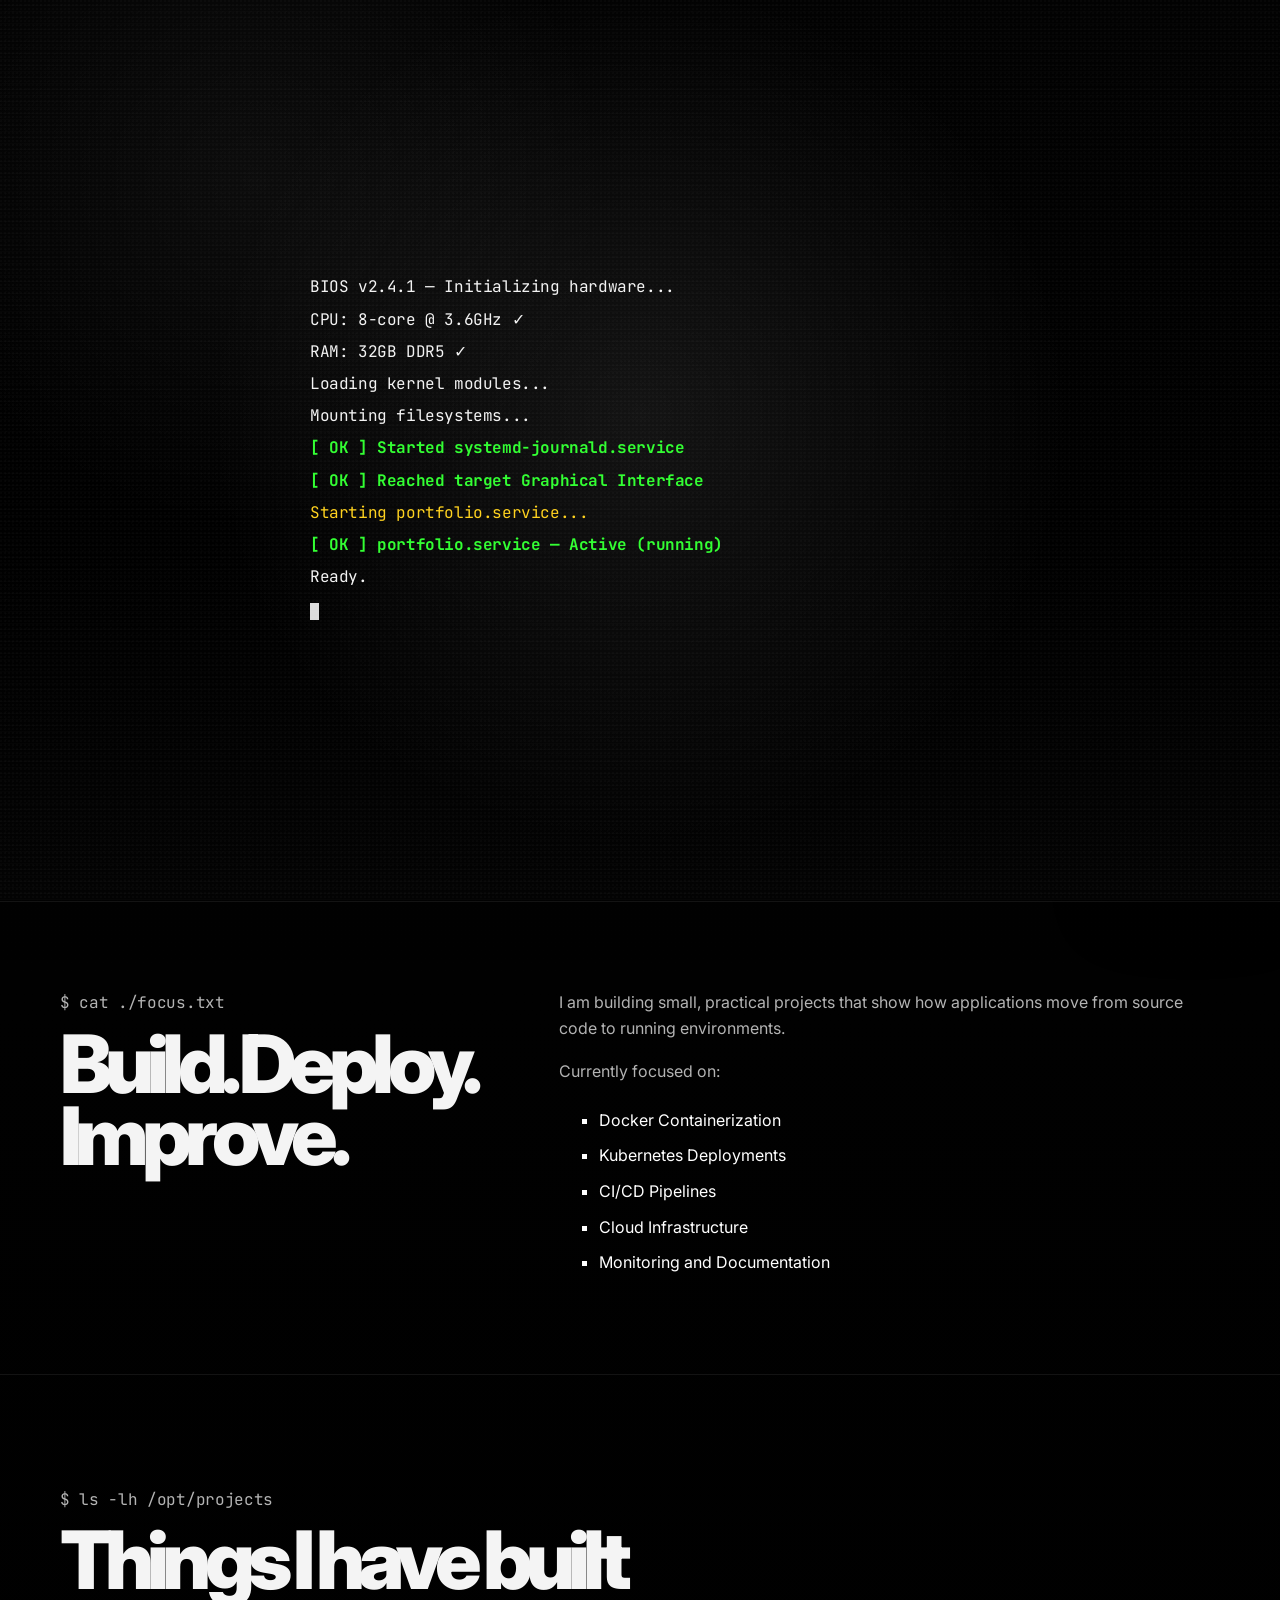
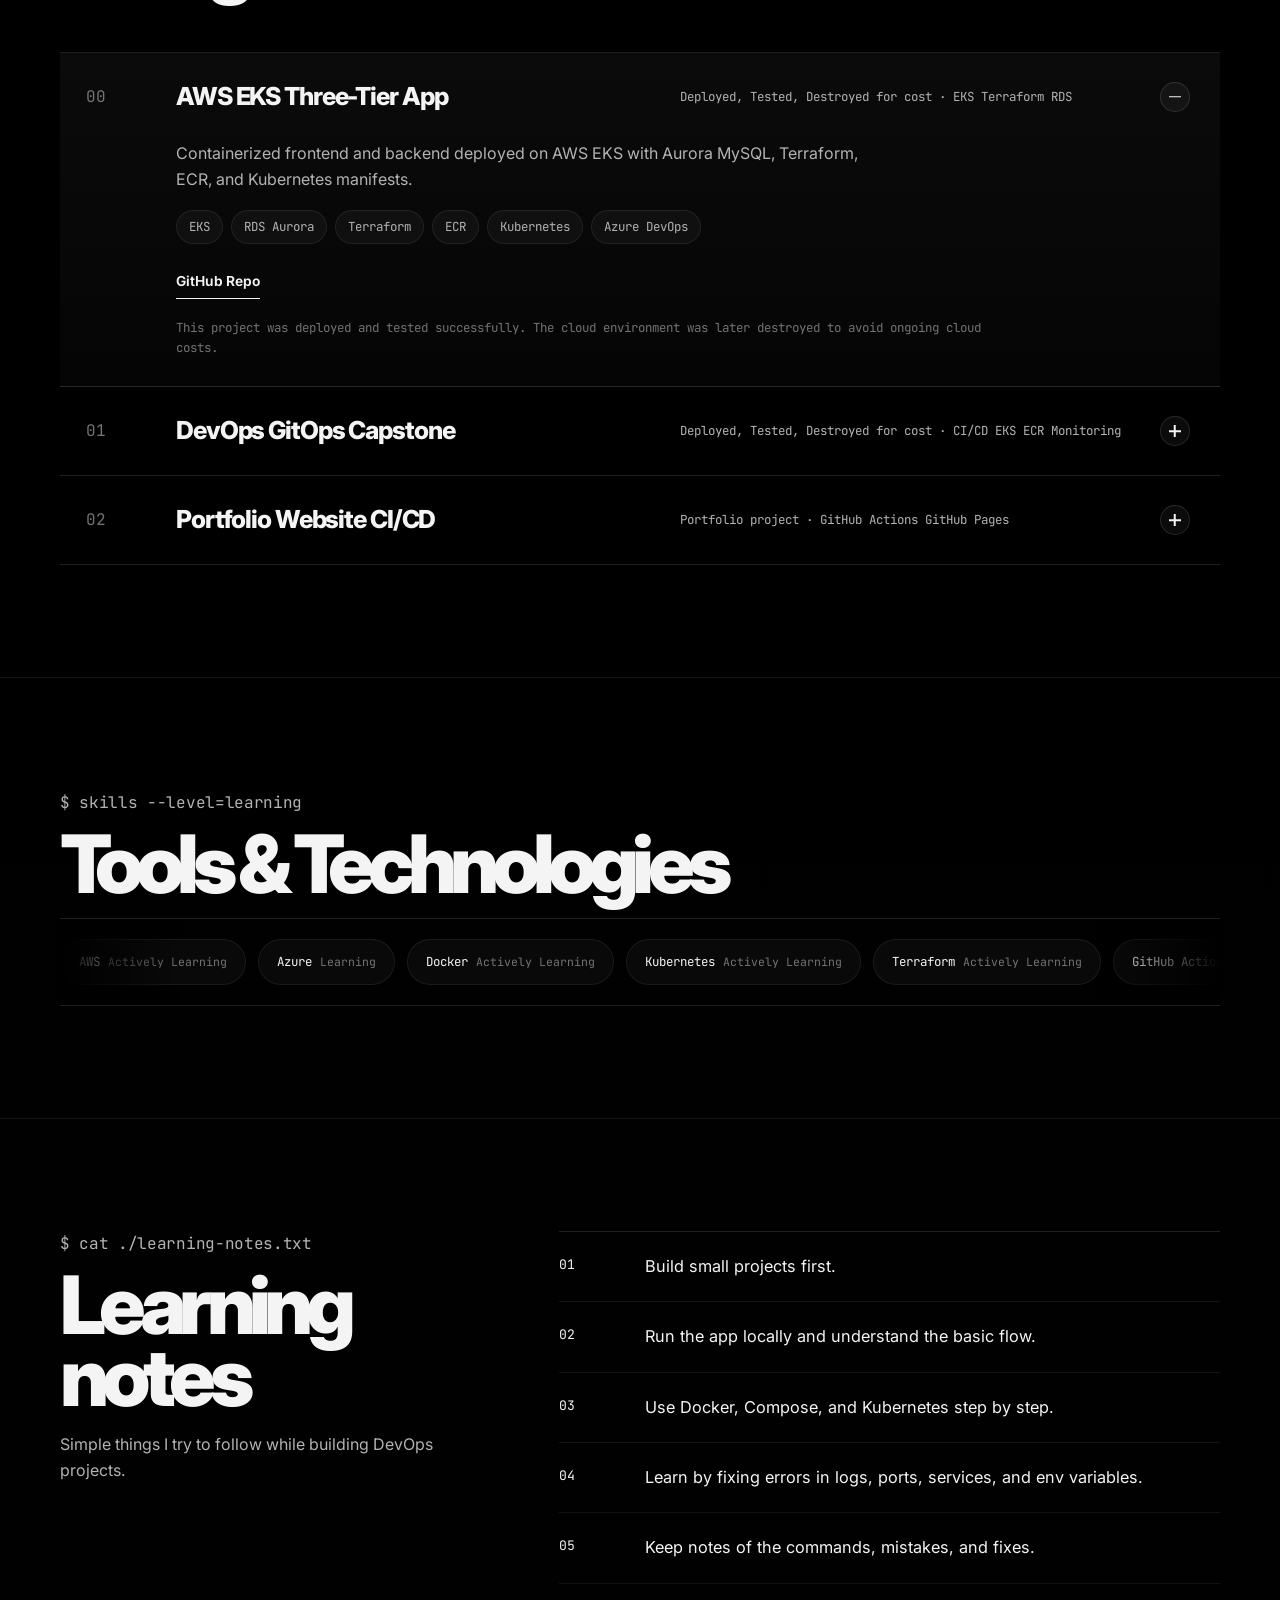
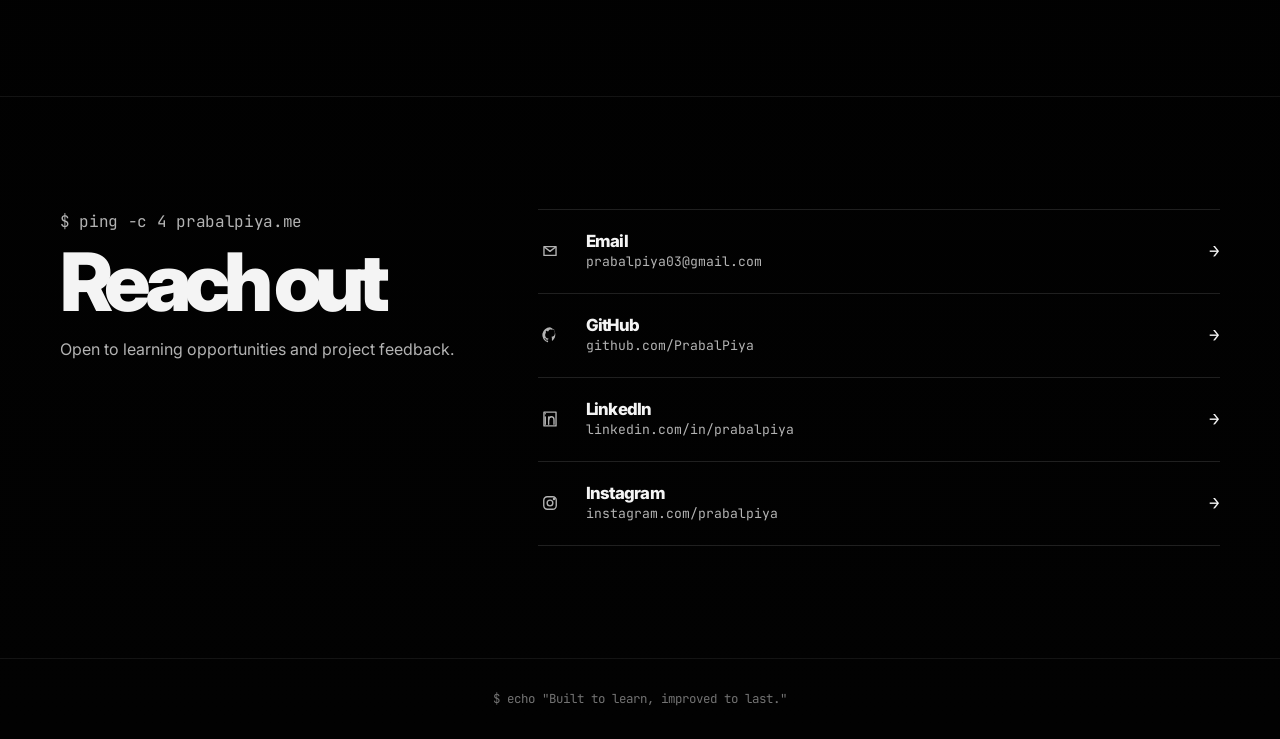
==== index.html @ 5b6dcbd9 "updated profile" ====
<!DOCTYPE html>
<html lang="en">
<head>
  <meta charset="UTF-8" />
  <meta name="viewport" content="width=device-width, initial-scale=1.0" />
  <meta name="description" content="Prabal Piya - aspiring DevOps engineer focused on cloud, containers, CI/CD, infrastructure, automation, and monitoring." />
  <meta name="author" content="Prabal Piya" />
  <title>Prabal Piya | DevOps Engineer Portfolio</title>
  <link rel="preconnect" href="https://fonts.googleapis.com">
  <link rel="preconnect" href="https://fonts.gstatic.com" crossorigin>
  <link href="https://fonts.googleapis.com/css2?family=Inter:wght@400;500;600;700;800;900&family=JetBrains+Mono:wght@400;500;600;700;800&display=swap" rel="stylesheet">
  <link rel="stylesheet" href="assets/css/styles.css" />
</head>
<body>
  <div class="cursor-light" aria-hidden="true"></div>
  <div class="page-noise" aria-hidden="true"></div>
  <div class="grid-lines" aria-hidden="true"></div>

  <div class="splash-screen" data-splash-screen aria-label="Portfolio Linux boot sequence">
    <div class="boot-terminal" aria-hidden="true">
      <div class="boot-window">
        <div class="boot-lines">
          <p>BIOS v2.4.1 — Initializing hardware...</p>
          <p>CPU: 8-core @ 3.6GHz ✓</p>
          <p>RAM: 32GB DDR5 ✓</p>
          <p>Loading kernel modules...</p>
          <p>Mounting filesystems...</p>
          <p><span class="boot-ok">[ OK ]</span> <span class="boot-success">Started systemd-journald.service</span></p>
          <p><span class="boot-ok">[ OK ]</span> <span class="boot-success">Reached target Graphical Interface</span></p>
          <p class="boot-starting">Starting portfolio.service...</p>
          <p><span class="boot-ok">[ OK ]</span> <span class="boot-success">portfolio.service — Active (running)</span></p>
          <p class="boot-ready">Ready.</p>
        </div>
        <div class="boot-typing-line">
          <span class="boot-prompt"><span class="boot-cursor"></span>
        </div>
      </div>
    </div>
  </div>

  <header class="site-header">
    <nav class="nav container" aria-label="Main navigation">
      <a class="brand" href="#about" aria-label="Prabal Piya home">
        <span class="brand-path">/home/prabal</span>
      </a>

      <button class="nav-toggle" type="button" aria-label="Open navigation" aria-expanded="false">
        <span></span>
        <span></span>
      </button>

      <div class="nav-links" data-nav-links>
        <a href="#about">About</a>
        <a href="#projects">Projects</a>
        <a href="#stack">Stack</a>
        <a href="#thinking">Learning</a>
        <a href="#contact">Contact</a>
      </div>
    </nav>
  </header>


  <div class="mode-dock" aria-label="Open terminal portfolio view">
    <button class="mode-dock-btn" type="button" data-open-terminal aria-label="Open Linux terminal portfolio">
      <span class="terminal-button-logo" aria-hidden="true">
        <svg viewBox="0 0 24 24" role="img"><path d="M4.75 5.75h14.5v12.5H4.75V5.75Z"/><path d="m8 9.25 2.25 2L8 13.25"/><path d="M12 14.25h4"/></svg>
      </span>
      <span>Terminal</span>
    </button>
  </div>

  <main>
    <section id="about" class="hero section-pad">
      <div class="container hero-layout">
        <div class="hero-left reveal">
          <p class="terminal-line">$ whoami — Aspiring DevOps Engineer</p>
          //

          <div class="profile-frame tilt-card">
            <img src="assets/images/profile.png" alt="Prabal Piya profile placeholder" />
          </div>
        </div>

        <div class="hero-copy reveal">
          <p class="hello">Hi, I'm</p>
          <h1>PRABAL PIYA</h1>

          <div class="status-line">
            <span class="open">🟢 Open to opportunities</span>
            <span>Nepal</span>
          </div>

          <p class="intro">
           A DevOps enthusiast learning containers, CI/CD, cloud deployment, and automation through hands-on projects.


          </p>

          <div class="hero-actions">
            <a class="text-link magnetic" href="https://github.com/PrabalPiya" target="_blank" rel="noreferrer">GitHub</a>
            <a class="text-link magnetic" href="https://www.linkedin.com/in/prabalpiya/" target="_blank" rel="noreferrer">LinkedIn</a>
            <a class="text-link magnetic" href="resume.html" target="_blank" rel="noreferrer">
              View Resume
            </a>
          </div>
        </div>
      </div>
    </section>

    <section class="about-detail section-pad compact border-top">
      <div class="container split-layout">
        <div class="section-title reveal">
          <p class="terminal-line">$ cat ./focus.txt</p>
          <h2>Build. Deploy.  Improve.</h2>
        </div>

        <div class="body-copy reveal">
          <p>
            I am building small, practical projects that show how applications move from source code to running environments.
          </p>
          <p>Currently focused on:</p>
          <ul class="focus-list">
          <li>Docker Containerization</li>
          <li>Kubernetes Deployments</li>
          <li>CI/CD Pipelines</li>
          <li>Cloud Infrastructure</li>
          <li>Monitoring and Documentation</li>
        </ul>
        </div>
      </div>
    </section>

    <section id="projects" class="section-pad border-top">
      <div class="container">
        <div class="section-title narrow reveal">
          <p class="terminal-line">$ ls -lh /opt/projects</p>
          <h2>Things I have built</h2>
        </div>

        <div class="project-list reveal">
          <details class="project-row tilt-card" open>
            <summary>
              <span class="project-number">00</span>
              <span class="project-name">AWS EKS Three-Tier App</span>
              <span class="project-meta">Deployed, Tested, Destroyed for cost · EKS Terraform RDS</span>
              <span class="project-plus" aria-hidden="true"></span>
            </summary>
            <div class="project-content">
              <p>
                Containerized frontend and backend deployed on AWS EKS with Aurora MySQL, Terraform, ECR,
                and Kubernetes manifests.
              </p>
              <div class="project-tags">
                <span>EKS</span><span>RDS Aurora</span><span>Terraform</span><span>ECR</span><span>Kubernetes</span><span>Azure DevOps</span>
              </div>
              <div class="project-links">
                <a href="https://github.com/PrabalPiya/book-review-app" target="_blank" rel="noreferrer">GitHub Repo</a>
              </div>
              <p class="cost-note">
                This project was deployed and tested successfully. The cloud environment was later destroyed to avoid ongoing cloud costs.
              </p>
            </div>
          </details>

          <details class="project-row tilt-card">
            <summary>
              <span class="project-number">01</span>
              <span class="project-name">DevOps GitOps Capstone</span>
              <span class="project-meta">Deployed, Tested, Destroyed for cost · CI/CD EKS ECR Monitoring</span>
              <span class="project-plus" aria-hidden="true"></span>
            </summary>

            <div class="project-content">
              <p>
                Deployed a containerized full-stack application to AWS EKS using Terraform, GitHub Actions,
                Amazon ECR, Helm, Argo CD, Prometheus, and Grafana.
              </p>

              <div class="project-tags">
                <span>AWS</span><span>Terraform</span><span>EKS</span><span>ECR</span><span>Docker</span><span>GitHub Actions</span><span>Helm</span><span>Argo CD</span><span>Grafana</span>
              </div>

              <div class="project-links">
                <a href="https://github.com/PrabalPiya/simple-taskops-devops-capstone" target="_blank" rel="noreferrer">GitHub Repo</a>
              </div>
            </div>
          </details>

        <details class="project-row tilt-card">
            <summary>
              <span class="project-number">02</span>
              <span class="project-name">Portfolio Website CI/CD</span>
              <span class="project-meta">Portfolio project · GitHub Actions GitHub Pages</span>
              <span class="project-plus" aria-hidden="true"></span>
            </summary>
            <div class="project-content">
              <p>
                This portfolio is a static website deployed with a simple CI/CD workflow using GitHub Actions and GitHub Pages.
              </p>
              <div class="project-tags">
                <span>HTML</span><span>CSS</span><span>JavaScript</span><span>GitHub Actions</span><span>GitHub Pages</span><span>Custom domain</span>
              </div>
              <div class="project-links">
                <a href="https://github.com/PrabalPiya/porfolio-website-CI-CD.git" target="_blank" rel="noreferrer">GitHub Repo</a>
              </div>
            </div>
          </details>

        </div>
      </div>
    </section>

    <section id="stack" class="section-pad border-top">
      <div class="container stack-section">
        <div class="section-title reveal">
          <p class="terminal-line">$ skills --level=learning</p>
          <h2>Tools & Technologies</h2>
        </div>

        <div class="stack-marquee reveal" aria-label="DevOps tools and technologies">
          <div class="stack-track">
            <span>AWS <small>Actively Learning</small></span>
            <span>Azure <small>Learning</small></span>
            <span>Docker <small>Actively Learning</small></span>
            <span>Kubernetes <small>Actively Learning</small></span>
            <span>Terraform <small>Actively Learning</small></span>
            <span>GitHub Actions <small>Actively Learning</small></span>
            <span>Azure DevOps <small>Learning</small></span>
            <span>Ansible <small>Actively Learning</small></span>
            <span>Bash Scripting <small>Basics</small></span>
            <span>Linux <small>Basics</small></span>
            <span>Argo CD <small>Actively Learning</small></span>
            <span>Prometheus <small>Actively Learning</small></span>
            <span>Grafana <small>Actively Learning</small></span>
            <span>AWS <small>Actively Learning</small></span>
            <span>Azure <small>Learning</small></span>
            <span>Docker <small>Actively Learning</small></span>
            <span>Kubernetes <small>Actively Learning</small></span>
            <span>Terraform <small>Actively Learning</small></span>
            <span>GitHub Actions <small>Actively Learning</small></span>
            <span>Azure DevOps <small>Learning</small></span>
            <span>Ansible <small>Actively Learning</small></span>
            <span>Bash Scripting <small>Basics</small></span>
            <span>Linux <small>Basics</small></span>
            <span>Argo CD <small>Actively Learning</small></span>
            <span>Prometheus <small>Actively Learning</small></span>
            <span>Grafana <small>Actively Learning</small></span>
          </div>
        </div>
      </div>
    </section>

    <section id="thinking" class="section-pad border-top thinking-section">
      <div class="container split-layout learning-layout">
        <div class="section-title reveal">
          <p class="terminal-line">$ cat ./learning-notes.txt</p>
          <h2>Learning notes</h2>
          <p>Simple things I try to follow while building DevOps projects.</p>
        </div>

        <div class="learning-notes reveal" aria-label="DevOps learning notes">
          <div class="learning-note">
            <span>01</span>
            <p>Build small projects first.</p>
          </div>
          <div class="learning-note">
            <span>02</span>
            <p>Run the app locally and understand the basic flow.</p>
          </div>
          <div class="learning-note">
            <span>03</span>
            <p>Use Docker, Compose, and Kubernetes step by step.</p>
          </div>
          <div class="learning-note">
            <span>04</span>
            <p>Learn by fixing errors in logs, ports, services, and env variables.</p>
          </div>
          <div class="learning-note">
            <span>05</span>
            <p>Keep notes of the commands, mistakes, and fixes.</p>
          </div>
        </div>
      </div>
    </section>

    <section id="contact" class="section-pad border-top contact-section">
      <div class="container contact-layout">
        <div class="section-title reveal">
          <p class="terminal-line">$ ping -c 4 prabalpiya.me</p>
          <h2>Reach out</h2>
          <p>Open to learning opportunities and project feedback.</p>
        </div>

        <div class="contact-rows reveal" aria-label="Contact links">
          <a class="contact-row" href="mailto:prabalpiya03@gmail.com">
            <span class="contact-row-logo" aria-hidden="true">
              <svg viewBox="0 0 24 24" role="img"><path d="M4.75 6.75h14.5v10.5H4.75V6.75Z"/><path d="m5.25 7.25 6.75 5.25 6.75-5.25"/></svg>
            </span>
            <span class="contact-row-text">
              <span class="contact-row-title">Email</span>
              <span class="contact-row-address">prabalpiya03@gmail.com</span>
            </span>
            <span class="contact-row-arrow" aria-hidden="true">→</span>
          </a>

          <a class="contact-row" href="https://github.com/PrabalPiya" target="_blank" rel="noreferrer">
            <span class="contact-row-logo" aria-hidden="true">
              <svg viewBox="0 0 24 24" role="img"><path d="M12 2.75a9.25 9.25 0 0 0-2.92 18.03c.46.08.62-.2.62-.44v-1.64c-2.53.55-3.06-1.08-3.06-1.08-.42-1.05-1.02-1.33-1.02-1.33-.83-.57.06-.56.06-.56.92.06 1.41.95 1.41.95.82 1.4 2.15 1 2.67.76.08-.6.32-1 .58-1.23-2.02-.23-4.14-1.01-4.14-4.5 0-.99.35-1.8.94-2.44-.1-.23-.41-1.16.09-2.41 0 0 .77-.25 2.52.93A8.7 8.7 0 0 1 12 5.48c.78 0 1.55.1 2.28.31 1.74-1.18 2.51-.93 2.51-.93.5 1.25.19 2.18.09 2.41.59.64.94 1.45.94 2.44 0 3.5-2.13 4.27-4.16 4.49.33.28.62.83.62 1.68v2.46c0 .24.16.53.63.44A9.25 9.25 0 0 0 12 2.75Z"/></svg>
            </span>
            <span class="contact-row-text">
              <span class="contact-row-title">GitHub</span>
              <span class="contact-row-address">github.com/PrabalPiya</span>
            </span>
            <span class="contact-row-arrow" aria-hidden="true">→</span>
          </a>

          <a class="contact-row" href="https://www.linkedin.com/in/prabalpiya/" target="_blank" rel="noreferrer">
            <span class="contact-row-logo" aria-hidden="true">
              <svg viewBox="0 0 24 24" role="img"><path d="M6.35 9.5v8.75"/><path d="M6.35 5.75v.05"/><path d="M10.35 18.25v-8.7"/><path d="M10.35 13.25c0-2.25 1.25-3.95 3.35-3.95 2 0 3.1 1.35 3.1 3.65v5.3"/><path d="M4.75 3.75h14.5v16.5H4.75V3.75Z"/></svg>
            </span>
            <span class="contact-row-text">
              <span class="contact-row-title">LinkedIn</span>
              <span class="contact-row-address">linkedin.com/in/prabalpiya</span>
            </span>
            <span class="contact-row-arrow" aria-hidden="true">→</span>
          </a>

          <a class="contact-row" href="https://www.instagram.com/pock_youuu/" target="_blank" rel="noreferrer">
            <span class="contact-row-logo" aria-hidden="true">
            <svg viewBox="0 0 24 24" role="img" aria-label="Instagram">
                <rect x="4.5" y="4.5" width="15" height="15" rx="4.2" ry="4.2"></rect>
                <circle cx="12" cy="12" r="3.4"></circle>
                <circle cx="16.8" cy="7.2" r="0.7"></circle>
              </svg>
            </span>
            <span class="contact-row-text">
              <span class="contact-row-title">Instagram</span>
              <span class="contact-row-address">instagram.com/prabalpiya</span>
            </span>
            <span class="contact-row-arrow" aria-hidden="true">→</span>
          </a>
        </div>
      </div>
    </section>
  </main>



  <section class="terminal-portfolio" data-terminal-portfolio aria-hidden="true" aria-label="Interactive Linux terminal portfolio view">
    <div class="terminal-shell" role="dialog" aria-modal="true" aria-labelledby="terminal-title">
      <div class="terminal-topbar">
        <div class="terminal-title-left">
          <span class="terminal-top-logo" aria-hidden="true">
            <svg viewBox="0 0 24 24"><path d="M4.75 5.75h14.5v12.5H4.75V5.75Z"/><path d="m8 9.25 2.25 2L8 13.25"/><path d="M12 14.25h4"/></svg>
          </span>
          <p id="terminal-title">visitor@prabal:~/portfolio</p>
        </div>

        <button class="terminal-exit" type="button" data-close-terminal>exit</button>
      </div>

      <div class="terminal-screen" data-terminal-screen>
        <div class="terminal-output-area" data-terminal-output aria-live="polite">
          <div class="terminal-entry terminal-muted">PrabalOS Portfolio Terminal [Version 0.3.1]</div>
          <div class="terminal-entry terminal-muted">Type <strong>help</strong> to see available commands.</div>
          <div class="terminal-entry terminal-muted">Useful commands: <strong>whoami</strong>, <strong>man prabal</strong>, <strong>ls</strong>, <strong>cat skills.txt</strong>, <strong>ls projects</strong>, <strong>cat resume.txt</strong>, <strong>cat contact.txt</strong>, <strong>clear</strong>, <strong>exit</strong></div>
        </div>

        <form class="terminal-input-row" data-terminal-form autocomplete="off">
          <label class="terminal-prompt" for="terminal-command-input">visitor@prabal:~/portfolio$</label>
          <input id="terminal-command-input" data-terminal-input type="text" spellcheck="false" autocomplete="off" aria-label="Type a Linux command" />
        </form>
      </div>
    </div>
  </section>

  <footer class="site-footer border-top">
    <div class="container footer-inner">
      <p>$ echo "Built to learn, improved to last."</p>
    </div>
  </footer>

  <script src="assets/js/script.js"></script>
</body>
</html>
---- assets/css/styles.css ----
:root {
  --bg: #000000;
  --bg-soft: #050505;
  --card: rgba(255, 255, 255, 0.035);
  --card-strong: rgba(255, 255, 255, 0.06);
  --text: #f4f4f4;
  --muted: #b3b3b3;
  --faint: #737373;
  --line: rgba(255, 255, 255, 0.12);
  --line-soft: rgba(255, 255, 255, 0.075);
  --white-soft: rgba(255, 255, 255, 0.08);
  --shadow: 0 30px 100px rgba(0, 0, 0, 0.75);
  --container: 1160px;
  --radius-xl: 34px;
  --radius-lg: 24px;
  --radius-md: 16px;
  --font-sans: "Inter", system-ui, -apple-system, BlinkMacSystemFont, "Segoe UI", sans-serif;
  --font-mono: "JetBrains Mono", "IBM Plex Mono", Consolas, "Courier New", monospace;
  --mouse-x: 50vw;
  --mouse-y: 50vh;
}

* {
  box-sizing: border-box;
}

html {
  scroll-behavior: smooth;
}

body {
  margin: 0;
  min-height: 100vh;
  background:
    radial-gradient(circle at var(--mouse-x) var(--mouse-y), rgba(255, 255, 255, 0.075), transparent 26rem),
    radial-gradient(circle at 50% -10%, rgba(255, 255, 255, 0.055), transparent 34rem),
    linear-gradient(180deg, #020202 0%, #000 50%, #020202 100%);
  color: var(--text);
  font-family: var(--font-sans);
  line-height: 1.6;
  overflow-x: hidden;
}

body.nav-open {
  overflow: hidden;
}

body::selection {
  background: #ffffff;
  color: #000000;
}

img {
  display: block;
  max-width: 100%;
}

a {
  color: inherit;
  text-decoration: none;
}

button,
summary {
  font: inherit;
}

.container {
  width: min(100% - 44px, var(--container));
  margin: 0 auto;
}

.section-pad {
  padding: 112px 0;
}

.section-pad.compact {
  padding: 88px 0;
}

.border-top {
  border-top: 1px solid var(--line-soft);
}

.cursor-light {
  position: fixed;
  left: var(--mouse-x);
  top: var(--mouse-y);
  width: 380px;
  height: 380px;
  transform: translate(-50%, -50%);
  border-radius: 999px;
  background: radial-gradient(circle, rgba(255, 255, 255, 0.13), transparent 67%);
  filter: blur(10px);
  opacity: 0.75;
  pointer-events: none;
  z-index: -1;
}

.page-noise {
  position: fixed;
  inset: 0;
  pointer-events: none;
  z-index: -4;
  opacity: 0.20;
  background-image:
    radial-gradient(circle at 12% 14%, rgba(255, 255, 255, 0.16) 0 1px, transparent 1.2px),
    radial-gradient(circle at 80% 60%, rgba(255, 255, 255, 0.10) 0 1px, transparent 1.3px);
  background-size: 38px 38px, 52px 52px;
}

.grid-lines {
  position: fixed;
  inset: 0;
  pointer-events: none;
  z-index: -3;
  background-image:
    linear-gradient(rgba(255, 255, 255, 0.024) 1px, transparent 1px),
    linear-gradient(90deg, rgba(255, 255, 255, 0.024) 1px, transparent 1px);
  background-size: 72px 72px;
  mask-image: radial-gradient(circle at 50% 20%, black, transparent 72%);
}

.site-header {
  position: sticky;
  top: 0;
  z-index: 100;
  border-bottom: 1px solid transparent;
  background: linear-gradient(180deg, rgba(0, 0, 0, 0.84), rgba(0, 0, 0, 0.45) 70%, transparent);
  backdrop-filter: blur(18px);
}

.nav {
  min-height: 70px;
  display: flex;
  align-items: center;
  justify-content: space-between;
  gap: 22px;
}

.brand {
  display: inline-flex;
  align-items: center;
  gap: 12px;
  min-width: max-content;
}

.brand-mark {
  display: grid;
  width: 42px;
  height: 42px;
  place-items: center;
  border: 1px solid var(--line);
  border-radius: 50%;
  background: rgba(255, 255, 255, 0.04);
  color: var(--text);
  font-family: var(--font-mono);
  font-size: 0.82rem;
  font-weight: 700;
  letter-spacing: -0.04em;
}

.brand-path {
  color: var(--muted);
  font-family: var(--font-mono);
  font-size: 0.86rem;
}

.nav-links {
  display: flex;
  align-items: center;
  gap: 2px;
  padding: 8px;
  border: 1px solid var(--line-soft);
  border-radius: 999px;
  background: rgba(255, 255, 255, 0.045);
  box-shadow: inset 0 1px 0 rgba(255, 255, 255, 0.065), 0 18px 60px rgba(0, 0, 0, 0.54);
}

.nav-links a {
  position: relative;
  display: inline-flex;
  align-items: center;
  min-height: 36px;
  padding: 0 14px;
  border-radius: 999px;
  color: var(--muted);
  font-size: 0.9rem;
  font-weight: 600;
  transition: color 180ms ease, background 180ms ease, transform 180ms ease;
}

.nav-links a:hover,
.nav-links a.active {
  color: var(--text);
  background: rgba(255, 255, 255, 0.085);
  transform: translateY(-1px);
}

.nav-toggle {
  display: none;
  width: 44px;
  height: 44px;
  border: 1px solid var(--line);
  border-radius: 999px;
  background: rgba(255, 255, 255, 0.05);
  color: var(--text);
  cursor: pointer;
}

.nav-toggle span {
  display: block;
  width: 18px;
  height: 2px;
  margin: 5px auto;
  background: var(--text);
  transition: transform 180ms ease;
}

.nav-open .nav-toggle span:first-child {
  transform: translateY(3.5px) rotate(45deg);
}

.nav-open .nav-toggle span:last-child {
  transform: translateY(-3.5px) rotate(-45deg);
}

.hero {
  min-height: calc(100vh - 70px);
  display: flex;
  align-items: center;
  padding-top: 92px;
}

.hero-layout {
  display: grid;
  grid-template-columns: minmax(300px, 0.78fr) minmax(0, 1.22fr);
  gap: clamp(42px, 7vw, 96px);
  align-items: center;
}

.hero-left {
  align-self: stretch;
  display: flex;
  flex-direction: column;
  justify-content: center;
}

.terminal-line {
  margin: 0 0 12px;
  color: var(--muted);
  font-family: var(--font-mono);
  font-size: 0.86rem;
  letter-spacing: -0.02em;
}

.role-kicker {
  margin: 0 0 26px;
  color: var(--text);
  font-size: clamp(2.2rem, 5.4vw, 5rem);
  font-weight: 800;
  line-height: 0.92;
  letter-spacing: -0.08em;
}

.profile-frame {
  position: relative;
  max-width: 390px;
  border: 1px solid var(--line);
  border-radius: var(--radius-xl);
  overflow: hidden;
  background: var(--card);
  box-shadow: var(--shadow);
  transform-style: preserve-3d;
}

.profile-frame::before,
.profile-frame::after {
  content: "";
  position: absolute;
  pointer-events: none;
}

.profile-frame::before {
  inset: 12px;
  border: 1px solid rgba(255, 255, 255, 0.10);
  border-radius: calc(var(--radius-xl) - 10px);
  z-index: 1;
}

.profile-frame::after {
  inset: auto 18px 18px auto;
  width: 54px;
  height: 54px;
  border-right: 1px solid rgba(255, 255, 255, 0.28);
  border-bottom: 1px solid rgba(255, 255, 255, 0.28);
  z-index: 2;
}

.profile-frame img {
  width: 100%;
  aspect-ratio: 1;
  object-fit: cover;
  filter: none;
  opacity: 0.96;
}

.hero-copy {
  max-width: 760px;
}

.hello {
  margin: 0 0 6px;
  color: var(--muted);
  font-size: 1.04rem;
  font-weight: 500;
}

h1,
h2,
h3,
p {
  margin-top: 0;
}

h1 {
  margin: 0 0 20px;
  max-width: 900px;
  color: var(--text);
  font-size: clamp(4rem, 11.6vw, 10.6rem);
  font-weight: 900;
  line-height: 0.82;
  letter-spacing: -0.095em;
}

h2 {
  margin-bottom: 18px;
  max-width: 900px;
  color: var(--text);
  font-size: clamp(2.35rem, 6.3vw, 5.9rem);
  font-weight: 850;
  line-height: 0.9;
  letter-spacing: -0.085em;
}

h3 {
  margin-bottom: 10px;
  color: var(--text);
  font-size: 1.08rem;
  line-height: 1.18;
  letter-spacing: -0.03em;
}

.status-line {
  display: flex;
  flex-wrap: wrap;
  gap: 10px;
  margin-bottom: 28px;
}

.status-line span {
  display: inline-flex;
  align-items: center;
  min-height: 34px;
  padding: 0 14px;
  border: 1px solid var(--line);
  border-radius: 999px;
  background: rgba(255, 255, 255, 0.035);
  color: var(--muted);
  font-family: var(--font-mono);
  font-size: 0.78rem;
}

.status-line .open {
  color: #22c55e;
  border-color: rgba(34, 197, 94, 0.55);
  background: rgba(34, 197, 94, 0.08);
}

.intro,
.body-copy p,
.section-title p,
.project-content p,
.deploy-card p,
.principle-card p,
.contact-statement {
  color: var(--muted);
  font-size: 1rem;
}

.focus-list {
  list-style: square;
  padding: 30;
  margin: 5px 0 0;
  font-size: 1rem;
}

.focus-list li {
  margin-bottom: 10px;
  color: #ffffff;
}

.intro {
  max-width: 650px;
  margin-bottom: 28px;
}

.hero-actions,
.follow-line,
.contact-links {
  display: flex;
  flex-wrap: wrap;
  gap: 15px;
}

.project-links a {
  color: inherit;
  text-decoration: underline;
  text-underline-offset: 4px;
  background: none;
  border: none;
  border-radius: 0;
  padding: 0;
}

.text-link {
  display: inline-flex;
  align-items: center;
  justify-content: center;
  min-height: 44px;
  padding: 0 18px;
  border: 1px solid var(--line);
  border-radius: 5px;
  background: rgba(255, 255, 255, 0.05);
  color: var(--text);
  font-size: 0.92rem;
  font-weight: 700;
  transition: transform 180ms ease, background 180ms ease, border-color 180ms ease;
}

.text-link:hover {
  transform: translateY(-2px);
  background: rgba(255, 255, 255, 0.11);
  border-color: rgba(255, 255, 255, 0.28);
}

.text-link.is-muted {
  color: var(--faint);
}

.follow-line {
  margin-top: 24px;
  align-items: center;
  color: var(--faint);
  font-family: var(--font-mono);
  font-size: 0.82rem;
}

.follow-line a {
  color: var(--muted);
  text-decoration: underline;
  text-decoration-color: rgba(255, 255, 255, 0.22);
  text-underline-offset: 4px;
}

.follow-line a:hover {
  color: var(--text);
}

.split-layout {
  display: grid;
  grid-template-columns: minmax(260px, 0.78fr) minmax(0, 1.22fr);
  gap: clamp(36px, 6vw, 82px);
  align-items: start;
}

.section-title.narrow {
  max-width: 820px;
  margin-bottom: 55px;
}

.body-copy {
  display: grid;
  gap: 18px;
  max-width: 760px;
}

.body-copy p {
  margin-bottom: 0;
}

.project-list {
  border-top: 1px solid var(--line);
}

.project-row {
  display: block;
  border-bottom: 1px solid var(--line);
  background: transparent;
  transform-style: preserve-3d;
}

.project-row[open] {
  background: linear-gradient(180deg, rgba(255, 255, 255, 0.045), rgba(255, 255, 255, 0.018));
}

.project-row summary {
  position: relative;
  display: grid;
  grid-template-columns: 68px minmax(200px, 1fr) minmax(220px, 0.95fr) 34px;
  gap: 22px;
  align-items: center;
  min-height: 88px;
  padding: 0 26px;
  cursor: pointer;
  list-style: none;
}

.project-row summary::-webkit-details-marker {
  display: none;
}

.project-number {
  color: var(--faint);
  font-family: var(--font-mono);
  font-size: 1rem;
}

.project-name {
  color: var(--text);
  font-size: clamp(1.05rem, 2vw, 1.55rem);
  font-weight: 800;
  line-height: 1.12;
  letter-spacing: -0.045em;
}

.project-meta {
  color: var(--muted);
  font-family: var(--font-mono);
  font-size: 0.78rem;
  line-height: 1.6;
}

.project-plus {
  position: relative;
  width: 30px;
  height: 30px;
  border: 1px solid var(--line);
  border-radius: 50%;
  background: rgba(255, 255, 255, 0.045);
}

.project-plus::before,
.project-plus::after {
  content: "";
  position: absolute;
  left: 50%;
  top: 50%;
  width: 12px;
  height: 1.5px;
  background: var(--text);
  transform: translate(-50%, -50%);
  transition: transform 180ms ease, opacity 180ms ease;
}

.project-plus::after {
  transform: translate(-50%, -50%) rotate(90deg);
}

.project-row[open] .project-plus::after {
  transform: translate(-50%, -50%) rotate(0deg);
  opacity: 0;
}

.project-content {
  display: grid;
  gap: 18px;
  padding: 0 26px 28px 116px;
  max-width: 980px;
}

.project-content p {
  margin: 0;
  max-width: 720px;
}

.project-tags {
  display: flex;
  flex-wrap: wrap;
  gap: 8px;
}

.project-tags span,
.stack-track span {
  display: inline-flex;
  align-items: center;
  gap: 8px;
  min-height: 34px;
  padding: 0 12px;
  border: 1px solid var(--line-soft);
  border-radius: 999px;
  background: rgba(255, 255, 255, 0.035);
  color: var(--muted);
  font-family: var(--font-mono);
  font-size: 0.78rem;
}

.project-links a {
  display: inline-flex;
  align-items: center;
  min-height: 38px;
  padding: 0 13px;
  border: 1px solid var(--line);
  border-radius: 999px;
  background: rgba(255, 255, 255, 0.04);
  color: var(--text);
  font-size: 0.86rem;
  font-weight: 650;
}

.project-links a:hover {
  background: rgba(255, 255, 255, 0.11);
  border-color: rgba(255, 255, 255, 0.25);
}

.cost-note {
  max-width: 820px !important;
  color: var(--faint) !important;
  font-family: var(--font-mono);
  font-size: 0.78rem !important;
}

.stack-section {
  overflow: hidden;
}

.stack-marquee {
  position: relative;
  width: 100%;
  overflow: hidden;
  border-top: 1px solid var(--line);
  border-bottom: 1px solid var(--line);
  padding: 20px 0;
}

.stack-marquee::before,
.stack-marquee::after {
  content: "";
  position: absolute;
  top: 0;
  bottom: 0;
  z-index: 2;
  width: 120px;
  pointer-events: none;
}

.stack-marquee::before {
  left: 0;
  background: linear-gradient(90deg, #000, transparent);
}

.stack-marquee::after {
  right: 0;
  background: linear-gradient(270deg, #000, transparent);
}

.stack-track {
  display: flex;
  gap: 12px;
  width: max-content;
  animation: scrollStack 34s linear infinite;
}

.stack-track span {
  min-height: 46px;
  padding: 0 18px;
  color: var(--text);
}

.stack-track small {
  color: var(--faint);
  font-size: 0.72rem;
}

@keyframes scrollStack {
  from { transform: translateX(0); }
  to { transform: translateX(-50%); }
}

.principles-grid {
  display: grid;
  grid-template-columns: repeat(3, minmax(0, 1fr));
  gap: 14px;
}

.principle-card,
.deploy-card,
.contact-panel {
  position: relative;
  border: 1px solid var(--line);
  border-radius: var(--radius-lg);
  background:
    radial-gradient(circle at var(--card-x, 50%) var(--card-y, 20%), rgba(255, 255, 255, 0.12), transparent 16rem),
    rgba(255, 255, 255, 0.035);
  box-shadow: var(--shadow);
  transform-style: preserve-3d;
}

.principle-card {
  min-height: 220px;
  padding: 26px;
}

.principle-card span {
  display: block;
  margin-bottom: 34px;
  color: var(--faint);
  font-family: var(--font-mono);
}

.principle-card p {
  margin-bottom: 0;
}

.deploy-card {
  padding: 28px;
}

.flow-line {
  display: grid;
  gap: 12px;
  margin-bottom: 24px;
}

.flow-line span {
  position: relative;
  display: block;
  padding: 16px 18px 16px 46px;
  border: 1px solid var(--line-soft);
  border-radius: var(--radius-md);
  background: rgba(255, 255, 255, 0.035);
  color: var(--text);
  font-family: var(--font-mono);
  font-size: 0.86rem;
}

.flow-line span::before {
  content: "";
  position: absolute;
  left: 18px;
  top: 50%;
  width: 9px;
  height: 9px;
  border: 1px solid var(--text);
  border-radius: 50%;
  transform: translateY(-50%);
}

.deploy-card p {
  margin-bottom: 0;
}

.contact-grid {
  display: grid;
  grid-template-columns: minmax(260px, 0.75fr) minmax(0, 1.25fr);
  gap: clamp(36px, 6vw, 82px);
  align-items: start;
}

.contact-panel {
  padding: 32px;
}

.contact-statement {
  margin-bottom: 28px;
  max-width: 680px;
  color: var(--text);
  font-size: clamp(1.2rem, 2.8vw, 2rem);
  line-height: 1.15;
  letter-spacing: -0.055em;
}

.contact-link-list {
  display: grid;
  gap: 10px;
}

.contact-link-item {
  display: grid;
  grid-template-columns: 42px minmax(0, 1fr);
  align-items: center;
  gap: 14px;
  min-height: 68px;
  padding: 12px 14px;
  border: 1px solid var(--line-soft);
  border-radius: 18px;
  background: rgba(255, 255, 255, 0.028);
  transition: transform 180ms ease, border-color 180ms ease, background 180ms ease;
}

.contact-link-item:hover {
  transform: translateY(-2px);
  border-color: rgba(255, 255, 255, 0.24);
  background: rgba(255, 255, 255, 0.06);
}

.contact-link-item.is-static:hover {
  transform: none;
  border-color: var(--line-soft);
  background: rgba(255, 255, 255, 0.028);
}

.contact-icon {
  display: grid;
  place-items: center;
  width: 42px;
  height: 42px;
  border: 1px solid var(--line);
  border-radius: 999px;
  background: rgba(255, 255, 255, 0.045);
  color: var(--text);
}

.contact-icon svg {
  width: 20px;
  height: 20px;
  fill: none;
  stroke: currentColor;
  stroke-width: 1.65;
  stroke-linecap: round;
  stroke-linejoin: round;
}

.contact-icon svg path:first-child:last-child {
  fill: currentColor;
  stroke: none;
}

.contact-text {
  display: grid;
  gap: 2px;
  min-width: 0;
}

.contact-label {
  color: var(--text);
  font-size: 0.92rem;
  font-weight: 750;
  letter-spacing: -0.02em;
}

.contact-url {
  color: var(--muted);
  font-family: var(--font-mono);
  font-size: 0.82rem;
  overflow-wrap: anywhere;
}

.contact-link-item.is-static .contact-label,
.contact-link-item.is-static .contact-url {
  color: var(--faint);
}

.site-footer {
  padding: 30px 0;
  color: var(--faint);
}

.footer-inner {
  display: flex;
  flex-wrap: wrap;
  justify-content: center;
  align-items: center;
  gap: 12px;
  font-family: var(--font-mono);
  font-size: 0.78rem;
  text-align: center;
}

.footer-inner p {
  margin: 0;
}

.reveal {
  opacity: 0;
  transform: translateY(18px);
  transition: opacity 700ms ease, transform 700ms ease;
}

.reveal.visible {
  opacity: 1;
  transform: translateY(0);
}

.tilt-card {
  transition: transform 180ms ease, border-color 180ms ease, background 180ms ease;
}

.tilt-card:hover {
  border-color: rgba(255, 255, 255, 0.22);
}

@media (prefers-reduced-motion: reduce) {
  html {
    scroll-behavior: auto;
  }

  *,
  *::before,
  *::after {
    animation-duration: 0.01ms !important;
    animation-iteration-count: 1 !important;
    scroll-behavior: auto !important;
    transition-duration: 0.01ms !important;
  }

  .cursor-light {
    display: none;
  }
}

@media (max-width: 980px) {
  .section-pad {
    padding: 92px 0;
  }

  .hero-layout,
  .split-layout,
  .contact-grid {
    grid-template-columns: 1fr;
  }

  .hero-left {
    max-width: 460px;
  }

  .profile-frame {
    max-width: 330px;
  }

  .principles-grid {
    grid-template-columns: repeat(2, minmax(0, 1fr));
  }

  .project-row summary {
    grid-template-columns: 52px 1fr 34px;
  }

  .project-meta {
    grid-column: 2 / 3;
  }

  .project-plus {
    grid-column: 3;
    grid-row: 1 / span 2;
  }

  .project-content {
    padding-left: 78px;
  }
}

@media (max-width: 760px) {
  .container {
    width: min(100% - 28px, var(--container));
  }

  .site-header {
    background: rgba(0, 0, 0, 0.88);
  }

  .nav-toggle {
    display: inline-block;
  }

  .nav-links {
    position: fixed;
    left: 14px;
    right: 14px;
    top: 84px;
    display: grid;
    gap: 6px;
    padding: 14px;
    border-radius: 24px;
    background: rgba(10, 10, 10, 0.96);
    opacity: 0;
    pointer-events: none;
    transform: translateY(-10px);
    transition: opacity 180ms ease, transform 180ms ease;
  }

  .nav-open .nav-links {
    opacity: 1;
    pointer-events: auto;
    transform: translateY(0);
  }

  .nav-links a {
    justify-content: center;
    min-height: 44px;
  }

  .brand-path {
    display: none;
  }

  .hero {
    min-height: auto;
    padding-top: 68px;
  }

  .role-kicker {
    margin-bottom: 18px;
  }

  h1 {
    font-size: clamp(3.7rem, 19vw, 6.4rem);
  }

  h2 {
    font-size: clamp(2.5rem, 12vw, 4rem);
  }

  .project-row summary {
    grid-template-columns: 1fr 34px;
    gap: 10px 14px;
    min-height: 118px;
    padding: 20px 16px;
  }

  .project-number {
    grid-column: 1 / -1;
  }

  .project-name {
    grid-column: 1 / 2;
  }

  .project-meta {
    grid-column: 1 / -1;
  }

  .project-plus {
    grid-column: 2;
    grid-row: 2;
  }

  .project-content {
    padding: 0 16px 24px;
  }

  .principles-grid {
    grid-template-columns: 1fr;
  }

  .principle-card {
    min-height: 210px;
  }

  .stack-marquee::before,
  .stack-marquee::after {
    width: 54px;
  }

  .footer-inner {
    display: grid;
  }
}

@media (max-width: 480px) {
  .section-pad {
    padding: 78px 0;
  }

  .status-line span,
  .text-link,
  .project-links a {
    width: 100%;
    justify-content: center;
  }

  .contact-link-item {
    grid-template-columns: 38px minmax(0, 1fr);
    gap: 12px;
    padding: 12px;
  }

  .contact-icon {
    width: 38px;
    height: 38px;
  }

  .profile-frame {
    max-width: 100%;
    border-radius: 26px;
  }

  .deploy-card,
  .contact-panel,
  .principle-card {
    padding: 22px;
  }
}


/* Refined spacing and accessibility */
a:focus-visible,
button:focus-visible,
summary:focus-visible {
  outline: 2px solid rgba(255, 255, 255, 0.7);
  outline-offset: 4px;
}

.project-row summary:hover .project-name,
.project-row summary:hover .project-meta {
  color: var(--text);
}

.principle-card h3 {
  font-size: 1.18rem;
}

.principle-card p {
  max-width: 34ch;
}


/* Cleaner learning notes */
.learning-layout {
  align-items: start;
}

.learning-notes {
  display: grid;
  border-top: 1px solid var(--line);
}

.learning-note {
  display: grid;
  grid-template-columns: 64px minmax(0, 1fr);
  gap: 22px;
  align-items: start;
  padding: 22px 0;
  border-bottom: 1px solid var(--line-soft);
}

.learning-note span {
  color: var(--text);
  font-family: var(--font-mono);
  font-size: 0.82rem;
}

.learning-note p {
  margin: 0;
  max-width: 620px;
  color: var(--muted);
  font-size: 1.02rem;
  line-height: 1.55;
}

.learning-note p {
  color: var(--text);
}

/* Reference-style reach out rows */
.contact-layout {
  display: grid;
  grid-template-columns: minmax(260px, 0.74fr) minmax(0, 1.26fr);
  gap: clamp(36px, 6vw, 82px);
  align-items: start;
}

.contact-rows {
  border-top: 1px solid var(--line);
}

.contact-row {
  position: relative;
  display: grid;
  grid-template-columns: 30px minmax(0, 1fr) 28px;
  gap: 18px;
  align-items: center;
  min-height: 84px;
  padding: 18px 0;
  border-bottom: 1px solid var(--line);
  color: inherit;
  transition: padding-left 180ms ease, border-color 180ms ease;
}

.contact-row:hover {
  padding-left: 10px;
  border-color: rgba(255, 255, 255, 0.32);
}

.contact-row.is-static:hover {
  padding-left: 0;
  border-color: var(--line);
}

.contact-row-logo {
  display: grid;
  place-items: center;
  width: 24px;
  height: 24px;
  color: var(--muted);
}

.contact-row-logo svg {
  width: 20px;
  height: 20px;
  fill: none;
  stroke: currentColor;
  stroke-width: 1.65;
  stroke-linecap: round;
  stroke-linejoin: round;
}

.contact-row-logo svg path:first-child:last-child {
  fill: currentColor;
  stroke: none;
}

.contact-row-text {
  display: grid;
  gap: 3px;
  min-width: 0;
}

.contact-row-title {
  color: var(--text);
  font-size: 1.05rem;
  font-weight: 800;
  line-height: 1.1;
  letter-spacing: -0.045em;
}

.contact-row-address {
  color: var(--muted);
  font-family: var(--font-mono);
  font-size: 0.82rem;
  line-height: 1.35;
  overflow-wrap: anywhere;
}

.contact-row-arrow {
  justify-self: end;
  color: var(--text);
  font-family: var(--font-mono);
  font-size: 1.1rem;
  transition: transform 180ms ease;
}

.contact-row:hover .contact-row-arrow {
  transform: translateX(4px);
}


@media (max-width: 980px) {
  .contact-layout {
    grid-template-columns: 1fr;
  }
}

@media (max-width: 560px) {
  .learning-note {
    grid-template-columns: 42px minmax(0, 1fr);
    gap: 14px;
    padding: 18px 0;
  }

  .contact-row {
    grid-template-columns: 26px minmax(0, 1fr) 22px;
    gap: 12px;
    min-height: 78px;
  }

  .contact-row-title {
    font-size: 1rem;
  }

  .contact-row-address {
    font-size: 0.76rem;
  }
}

.project-links a {
  background: transparent !important;
  border: none !important;
  border-radius: 0 !important;
  padding: 0 !important;

  color: inherit;
  text-decoration: underline;
  text-underline-offset: 12px;
  box-shadow: none !important;
}

/* Linux boot splash screen */
.splash-screen {
  position: fixed;
  inset: 0;
  z-index: 999;
  display: grid;
  place-items: center;
  min-height: 100svh;
  padding: clamp(20px, 5vw, 56px);
  background:
    radial-gradient(circle at 50% 46%, rgba(255, 255, 255, 0.075), transparent 27rem),
    radial-gradient(circle at 20% 20%, rgba(255, 255, 255, 0.045), transparent 22rem),
    linear-gradient(180deg, #020202 0%, #000000 58%, #030303 100%);
  color: #f2f2f2;
  transition: opacity 560ms ease, visibility 560ms ease, filter 560ms ease;
}

.splash-screen::before {
  content: "";
  position: absolute;
  inset: 0;
  pointer-events: none;
  opacity: 0.22;
  background:
    repeating-linear-gradient(
      0deg,
      rgba(255, 255, 255, 0.05) 0,
      rgba(255, 255, 255, 0.05) 1px,
      transparent 1px,
      transparent 6px
    );
}

.splash-screen::after {
  content: "";
  position: absolute;
  inset: 0;
  pointer-events: none;
  opacity: 0.18;
  background-image:
    radial-gradient(circle at 20% 30%, rgba(255,255,255,0.09) 0 1px, transparent 1px),
    radial-gradient(circle at 80% 70%, rgba(255,255,255,0.055) 0 1px, transparent 1px);
  background-size: 4px 4px, 7px 7px;
  mix-blend-mode: screen;
}

.splash-screen.splash-hidden {
  opacity: 0;
  visibility: hidden;
  filter: blur(4px);
  pointer-events: none;
}

.boot-terminal {
  position: relative;
  z-index: 1;
  width: min(92vw, 660px);
  height: clamp(290px, 48svh, 385px);
  display: flex;
  align-items: stretch;
  justify-content: center;
  font-family: var(--font-mono);
  text-align: left;
  letter-spacing: -0.025em;
}

.boot-window {
  width: 100%;
  height: 100%;
  display: flex;
  flex-direction: column;
  justify-content: flex-end;
  overflow: hidden;
  padding: clamp(10px, 1.4vw, 18px) 0;
}

.boot-lines {
  width: 100%;
  display: flex;
  flex-direction: column;
  align-items: flex-start;
  overflow: hidden;
}

.boot-lines p {
  --delay: 0ms;
  --line-gap: clamp(7px, 1.08vh, 11px);
  max-width: 100%;
  max-height: 0;
  margin: 0;
  overflow: hidden;
  color: #f3f3f3;
  font-size: clamp(0.82rem, 1.55vw, 1rem);
  line-height: 1.48;
  white-space: nowrap;
  opacity: 0;
  transform: translateX(-7px);
  filter: blur(0.45px);
  animation: bootLinePopLeft 420ms cubic-bezier(0.22, 1, 0.36, 1) both;
  animation-delay: var(--delay);
  text-shadow: 0 0 10px rgba(255, 255, 255, 0.04);
}

.boot-lines p:nth-child(1) { --delay: 420ms; }
.boot-lines p:nth-child(2) { --delay: 940ms; }
.boot-lines p:nth-child(3) { --delay: 1280ms; }
.boot-lines p:nth-child(4) { --delay: 1960ms; }
.boot-lines p:nth-child(5) { --delay: 2460ms; }
.boot-lines p:nth-child(6) { --delay: 3300ms; }
.boot-lines p:nth-child(7) { --delay: 3730ms; }
.boot-lines p:nth-child(8) { --delay: 4660ms; }
.boot-lines p:nth-child(9) { --delay: 5150ms; }
.boot-lines p:nth-child(10) { --delay: 6120ms; }

.boot-ok,
.boot-check,
.boot-success {
  color: #33ff33;
  font-weight: 700;
}

.boot-starting {
  color: #ffd21f !important;
}

.boot-ready {
  color: #f3f3f3 !important;
}

.boot-lines p:last-child {
  --line-gap: 3px;
}

.boot-typing-line {
  flex: 0 0 auto;
  min-height: 1.55em;
  display: inline-flex;
  align-items: center;
  gap: 7px;
  margin-top: clamp(6px, 1vh, 10px);
  color: rgba(243, 243, 243, 0.9);
  font-size: clamp(0.82rem, 1.55vw, 1rem);
  line-height: 1.48;
  white-space: nowrap;
  text-shadow: 0 0 10px rgba(255, 255, 255, 0.04);
}

.boot-prompt {
  opacity: 0.86;
}

.boot-cursor {
  display: inline-block;
  width: 0.58em;
  height: 1.05em;
  vertical-align: -0.14em;
  background: #ffffff;
  animation: cursorBlink 900ms step-end infinite;
}

@keyframes bootLinePopLeft {
  0% {
    max-height: 0;
    margin-bottom: 0;
    opacity: 0;
    transform: translateX(-3px);
    filter: blur(0.25px);
  }

  45% {
    max-height: 4.8em;
    margin-bottom: var(--line-gap);
    opacity: 1;
  }

  100% {
    max-height: 4.8em;
    margin-bottom: var(--line-gap);
    opacity: 1;
    transform: translateX(0);
    filter: blur(0);
  }
}
@keyframes cursorBlink {
  0%,
  49% {
    opacity: 1;
  }

  50%,
  100% {
    opacity: 0;
  }
}

/* Floating terminal button */
.mode-dock {
  position: fixed;
  right: 22px;
  bottom: 22px;
  z-index: 90;
}

.mode-dock-btn,
.terminal-switch {
  cursor: pointer;
}

.mode-dock-btn {
  display: inline-flex;
  align-items: center;
  gap: 10px;
  min-height: 48px;
  padding: 0 17px 0 12px;
  border: 1px solid var(--line);
  border-radius: 999px;
  background: rgba(0, 0, 0, 0.78);
  color: var(--text);
  font-family: var(--font-mono);
  font-size: 0.82rem;
  font-weight: 800;
  letter-spacing: -0.04em;
  backdrop-filter: blur(16px);
  box-shadow: 0 18px 70px rgba(0, 0, 0, 0.58), inset 0 1px 0 rgba(255, 255, 255, 0.07);
  transition: transform 180ms ease, background 180ms ease, border-color 180ms ease;
}

.mode-dock-btn:hover {
  transform: translateY(-2px);
  border-color: rgba(255, 255, 255, 0.28);
  background: rgba(255, 255, 255, 0.085);
}

.terminal-button-logo,
.inline-terminal-logo,
.terminal-top-logo {
  display: inline-grid;
  place-items: center;
  flex: 0 0 auto;
}

.terminal-button-logo {
  width: 30px;
  height: 30px;
  border: 1px solid var(--line-soft);
  border-radius: 50%;
  background: rgba(255, 255, 255, 0.055);
}

.terminal-button-logo svg,
.terminal-top-logo svg {
  width: 17px;
  height: 17px;
  fill: none;
  stroke: currentColor;
  stroke-width: 1.7;
  stroke-linecap: round;
  stroke-linejoin: round;
}

.inline-terminal-logo {
  width: 22px;
  height: 22px;
  margin-right: 6px;
  border: 1px solid var(--line-soft);
  border-radius: 50%;
  color: var(--text);
  font-family: var(--font-mono);
  font-size: 0.78rem;
}

/* Interactive Linux terminal portfolio mode */
.terminal-portfolio {
  position: fixed;
  inset: 0;
  z-index: 998;
  display: grid;
  place-items: center;
  padding: clamp(14px, 3vw, 34px);
  background:
    radial-gradient(circle at 18% 20%, rgba(255, 255, 255, 0.085), transparent 28rem),
    radial-gradient(circle at 88% 0%, rgba(255, 255, 255, 0.055), transparent 22rem),
    rgba(0, 0, 0, 0.95);
  opacity: 0;
  visibility: hidden;
  pointer-events: none;
  transition: opacity 260ms ease, visibility 260ms ease;
}

.terminal-portfolio::before {
  content: "";
  position: absolute;
  inset: 0;
  pointer-events: none;
  background-image:
    linear-gradient(rgba(255, 255, 255, 0.026) 1px, transparent 1px),
    linear-gradient(90deg, rgba(255, 255, 255, 0.02) 1px, transparent 1px);
  background-size: 58px 58px;
  mask-image: radial-gradient(circle at 50% 20%, black, transparent 78%);
}

.terminal-portfolio::after {
  content: "";
  position: absolute;
  inset: 0;
  pointer-events: none;
  opacity: 0.12;
  background: repeating-linear-gradient(
    0deg,
    rgba(255, 255, 255, 0.035) 0,
    rgba(255, 255, 255, 0.035) 1px,
    transparent 1px,
    transparent 7px
  );
}

body.terminal-open {
  overflow: hidden;
}

body.terminal-open .terminal-portfolio {
  opacity: 1;
  visibility: visible;
  pointer-events: auto;
}

.terminal-shell {
  position: relative;
  z-index: 1;
  width: min(100%, 1080px);
  height: min(760px, 88vh);
  display: grid;
  grid-template-rows: auto minmax(0, 1fr);
  border: 1px solid rgba(255, 255, 255, 0.14);
  border-radius: 20px;
  background: rgba(2, 2, 2, 0.96);
  box-shadow: 0 30px 120px rgba(0, 0, 0, 0.84), inset 0 1px 0 rgba(255, 255, 255, 0.055);
  overflow: hidden;
}

.terminal-topbar {
  display: flex;
  align-items: center;
  justify-content: space-between;
  gap: 16px;
  min-height: 56px;
  padding: 0 16px;
  border-bottom: 1px solid var(--line-soft);
  background: rgba(255, 255, 255, 0.034);
  font-family: var(--font-mono);
}

.terminal-title-left {
  display: inline-flex;
  align-items: center;
  gap: 11px;
  min-width: 0;
}

.terminal-top-logo {
  width: 32px;
  height: 32px;
  border: 1px solid var(--line);
  border-radius: 50%;
  background: rgba(255, 255, 255, 0.055);
  color: var(--text);
}

.terminal-title-left p {
  margin: 0;
  color: var(--muted);
  font-size: 0.84rem;
  overflow: hidden;
  text-overflow: ellipsis;
  white-space: nowrap;
}

.terminal-exit {
  min-height: 34px;
  padding: 0 13px;
  border: 1px solid var(--line);
  border-radius: 999px;
  background: rgba(255, 255, 255, 0.045);
  color: var(--text);
  cursor: pointer;
  font-family: var(--font-mono);
  font-size: 0.76rem;
  font-weight: 800;
}

.terminal-exit:hover {
  background: rgba(255, 255, 255, 0.11);
}

.terminal-screen {
  min-height: 0;
  display: grid;
  grid-template-rows: minmax(0, 1fr) auto;
  padding: clamp(18px, 3vw, 28px);
  font-family: var(--font-mono);
  color: var(--muted);
  letter-spacing: -0.035em;
}

.terminal-output-area {
  min-height: 0;
  overflow-y: auto;
  padding-right: 8px;
  scroll-behavior: smooth;
}

.terminal-entry,
.terminal-command-line,
.terminal-response {
  font-size: clamp(0.82rem, 1.7vw, 0.95rem);
  line-height: 1.65;
}

.terminal-entry {
  margin-bottom: 4px;
}

.terminal-muted {
  color: var(--faint);
}

.terminal-muted strong {
  color: var(--text);
  font-weight: 700;
}

.terminal-command-line {
  display: flex;
  gap: 10px;
  color: var(--text);
  margin-top: 14px;
}

.terminal-command-line span,
.terminal-prompt {
  color: var(--text);
  font-weight: 700;
  white-space: nowrap;
}

.terminal-response {
  margin: 6px 0 12px;
  color: var(--muted);
  white-space: pre-wrap;
}

.terminal-response a {
  color: var(--text);
  text-decoration: underline;
  text-underline-offset: 4px;
}

.terminal-table {
  display: grid;
  gap: 2px;
}

.terminal-table-row {
  display: grid;
  grid-template-columns: 115px 52px 100px minmax(0, 1fr);
  gap: 12px;
  color: var(--muted);
}

.terminal-table-row strong {
  color: var(--text);
  font-weight: 700;
}

.terminal-input-row {
  display: flex;
  align-items: center;
  gap: 10px;
  padding-top: 14px;
  border-top: 1px solid var(--line-soft);
}

.terminal-input-row input {
  flex: 1;
  min-width: 0;
  border: 0;
  outline: 0;
  background: transparent;
  color: var(--text);
  font: inherit;
  caret-color: var(--text);
}

.terminal-input-row input::selection {
  background: var(--text);
  color: #000;
}

@media (max-width: 760px) {
  .mode-dock {
    right: 14px;
    bottom: 14px;
  }

  .mode-dock-btn {
    min-height: 44px;
    padding-right: 14px;
  }

  .splash-screen {
    place-items: center;
    padding: 24px 18px;
  }

  .boot-terminal {
    width: min(100%, 440px);
    height: clamp(300px, 58svh, 390px);
  }

  .boot-lines {
    gap: 0;
  }

  .boot-lines p,
  .boot-typing-line {
    font-size: clamp(0.72rem, 3.05vw, 0.86rem);
    line-height: 1.55;
  }

  .boot-lines p {
    --line-gap: 7px;
    white-space: normal;
  }

  .boot-prompt {
    max-width: calc(100vw - 56px);
    overflow: hidden;
    text-overflow: ellipsis;
  }

  .terminal-shell {
    height: 88vh;
    border-radius: 16px;
  }

  .terminal-topbar {
    padding: 10px 12px;
  }

  .terminal-screen {
    padding: 18px;
  }

  .terminal-input-row {
    align-items: flex-start;
    flex-direction: column;
    gap: 6px;
  }

  .terminal-table-row {
    grid-template-columns: 1fr;
    gap: 2px;
    padding-bottom: 10px;
  }
}
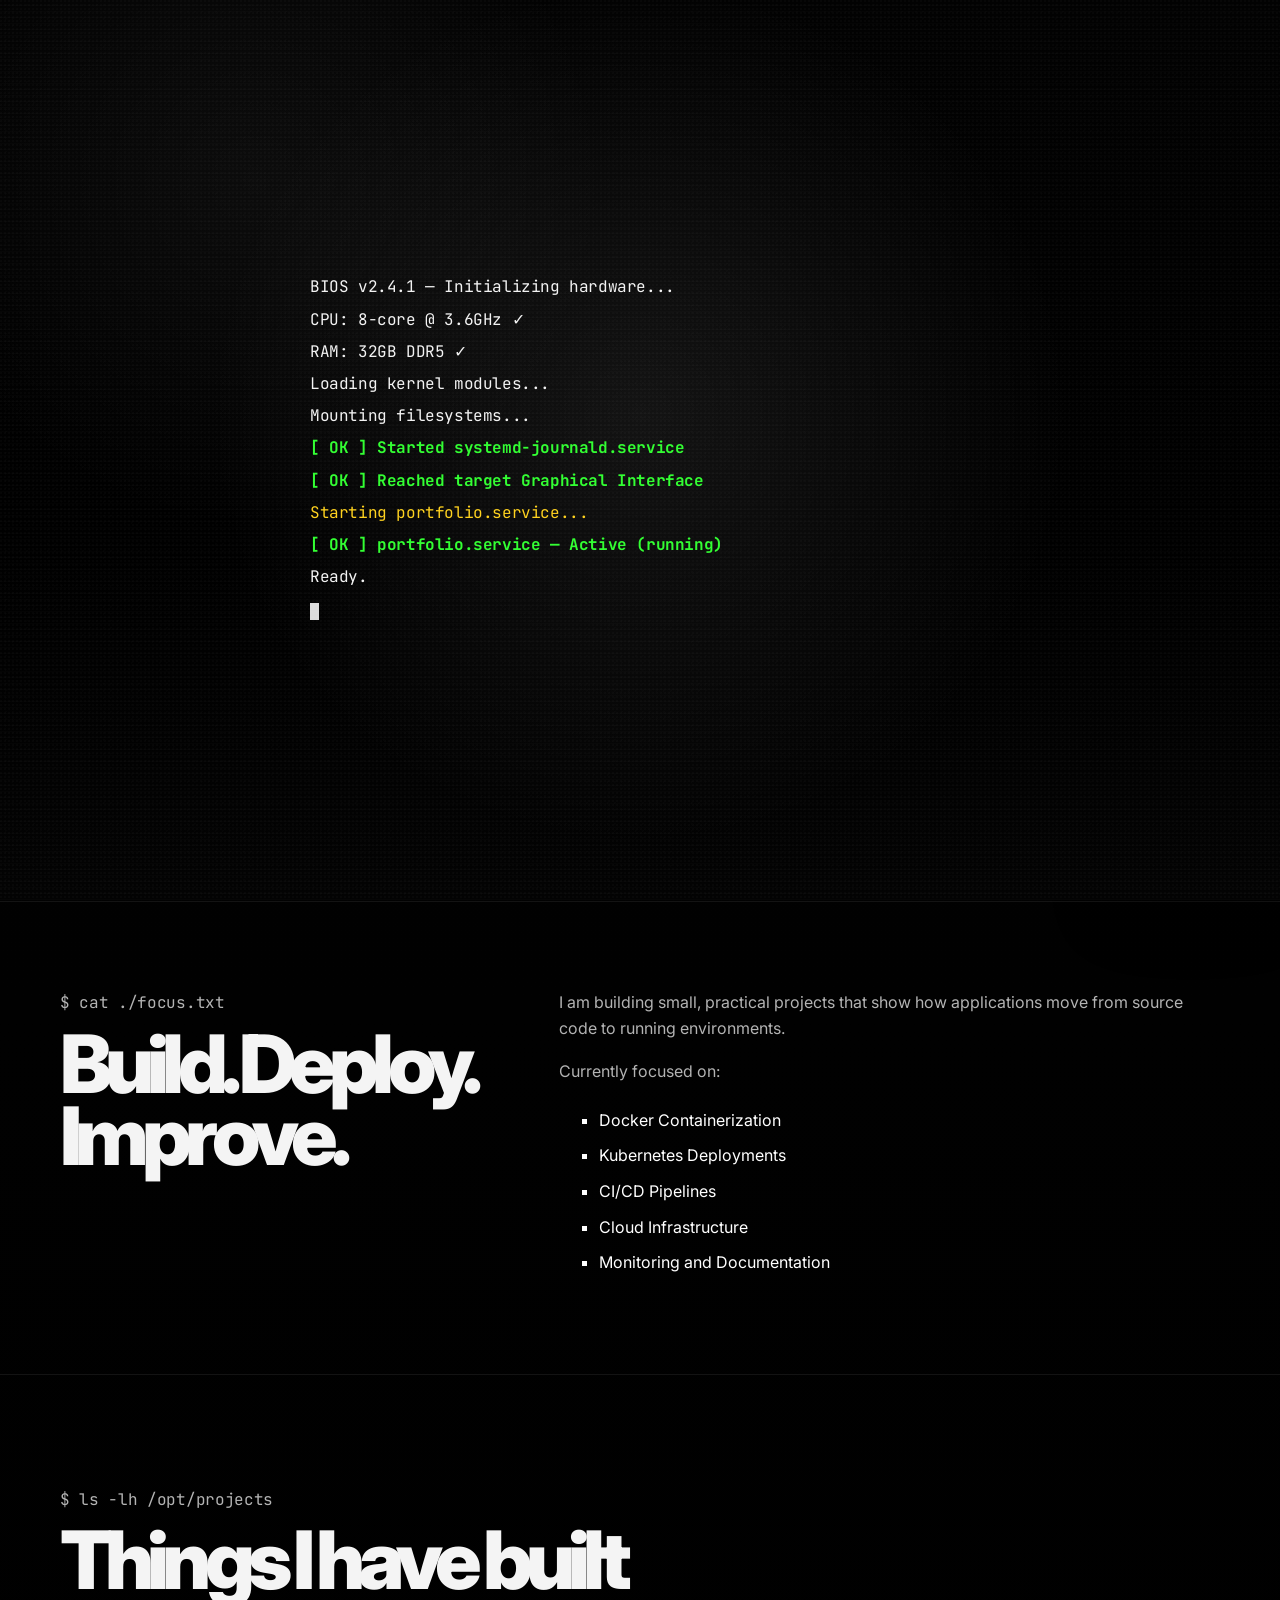
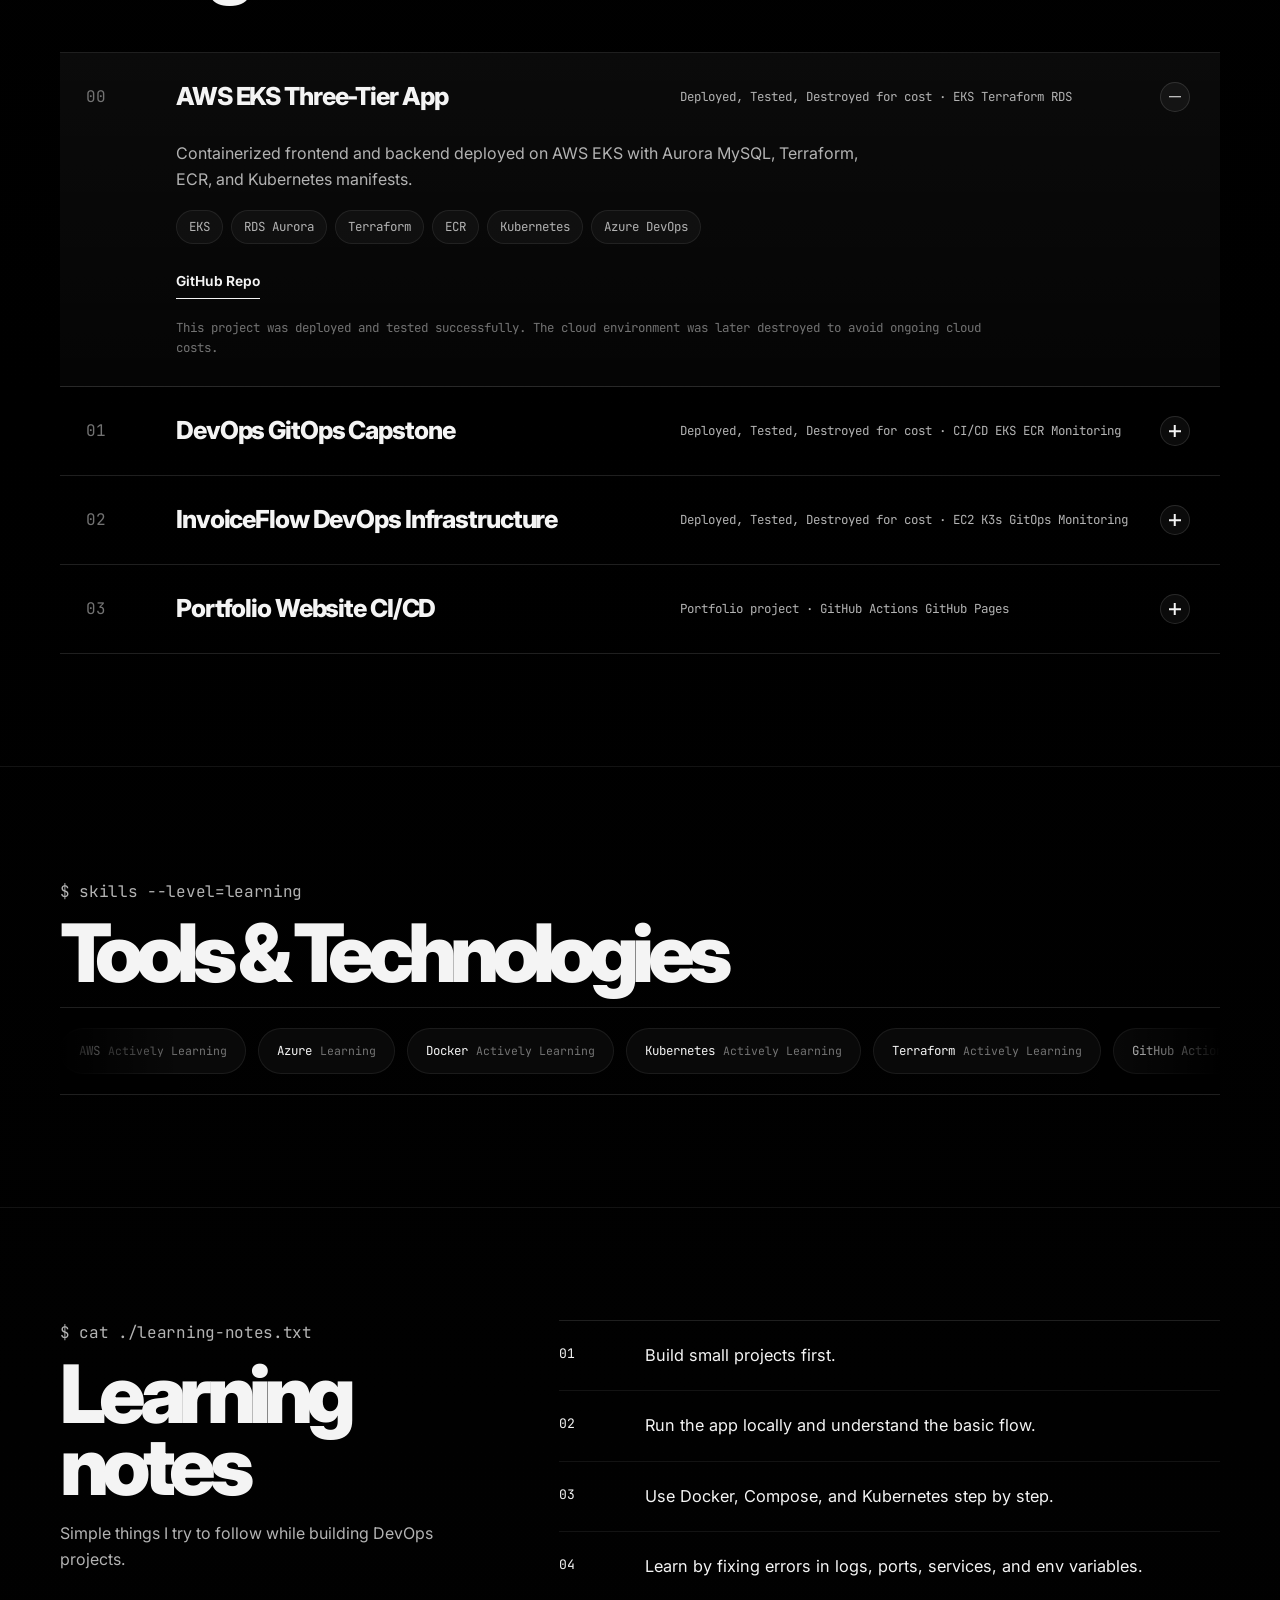
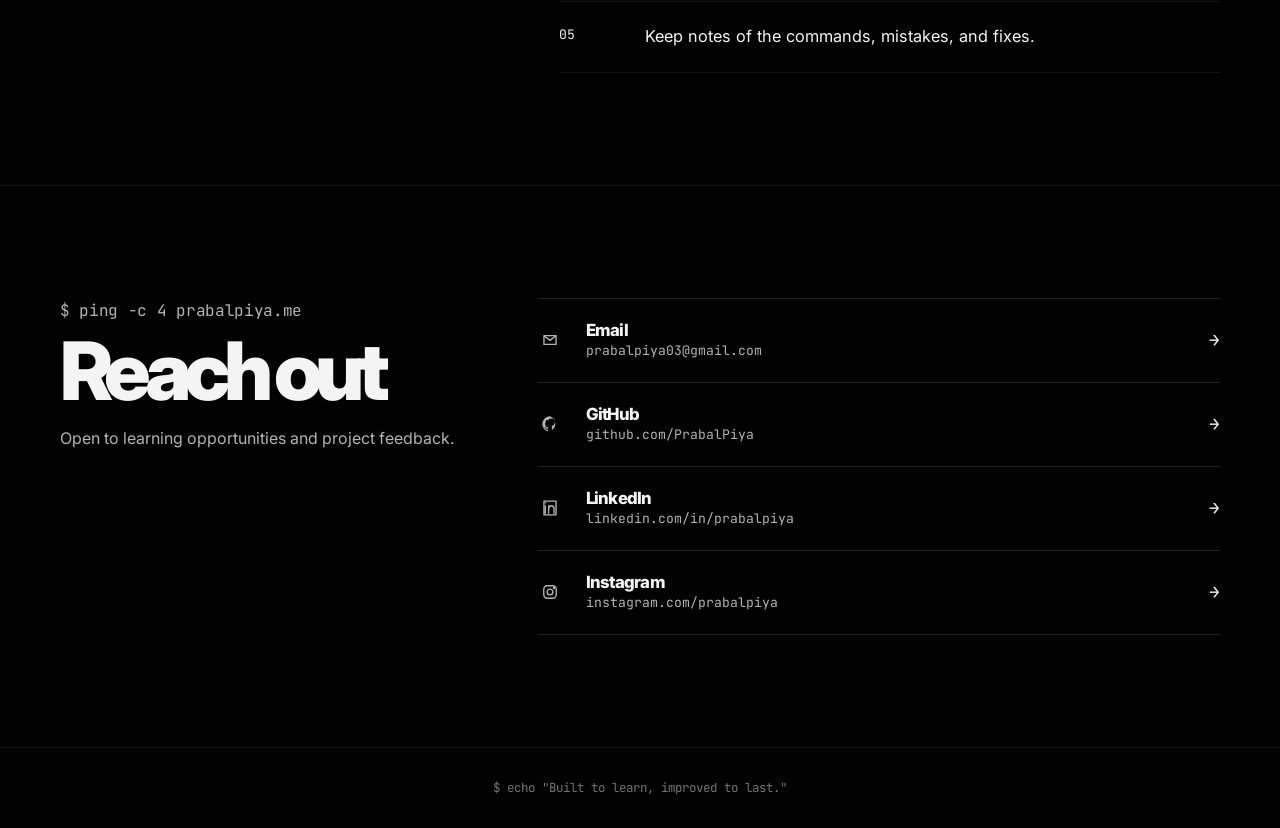
==== commit a9ca4b0a: "Added project" ====
--- a/index.html
+++ b/index.html
@@ -10,6 +10,7 @@
   <link rel="preconnect" href="https://fonts.gstatic.com" crossorigin>
   <link href="https://fonts.googleapis.com/css2?family=Inter:wght@400;500;600;700;800;900&family=JetBrains+Mono:wght@400;500;600;700;800&display=swap" rel="stylesheet">
   <link rel="stylesheet" href="assets/css/styles.css" />
+  <link rel="icon" type="image/png" href="assets/images/logo.png">
 </head>
 <body>
   <div class="cursor-light" aria-hidden="true"></div>
@@ -183,12 +184,43 @@
               <div class="project-links">
                 <a href="https://github.com/PrabalPiya/simple-taskops-devops-capstone" target="_blank" rel="noreferrer">GitHub Repo</a>
               </div>
+              <p class="cost-note">
+                This project was deployed and tested successfully. The cloud environment was later destroyed to avoid ongoing cloud costs.
+              </p>
             </div>
           </details>
 
-        <details class="project-row tilt-card">
+          <details class="project-row tilt-card">
             <summary>
               <span class="project-number">02</span>
+              <span class="project-name">InvoiceFlow DevOps Infrastructure</span>
+              <span class="project-meta">Deployed, Tested, Destroyed for cost · EC2 K3s GitOps Monitoring</span>
+              <span class="project-plus" aria-hidden="true"></span>
+            </summary>
+
+            <div class="project-content">
+              <p>
+                 Deployed application on AWS EC2 using K3s, Terraform, Helm, ArgoCD, GitHub Actions,
+                 Prometheus, and Grafana with a cost-optimized DevOps setup.
+              </p>
+
+              <div class="project-tags">
+                <span>AWS</span><span>EC2</span><span>Terraform</span><span>K3s</span><span>Docker</span><span>GitHub Actions</span><span>Helm</span><span>Argo CD</span><span>Prometheus</span><span>Grafana</span>
+              </div>
+
+              <div class="project-links">
+                <a href="https://github.com/PrabalPiya/invoiceflow-devops-infrastructure" target="_blank" rel="noreferrer">GitHub Repo</a>
+              </div>
+
+              <p class="cost-note">
+                This project was deployed and tested successfully. The cloud environment was later destroyed to avoid ongoing cloud costs.
+              </p>
+            </div>
+          </details>
+
+          <details class="project-row tilt-card">
+            <summary>
+              <span class="project-number">03</span>
               <span class="project-name">Portfolio Website CI/CD</span>
               <span class="project-meta">Portfolio project · GitHub Actions GitHub Pages</span>
               <span class="project-plus" aria-hidden="true"></span>
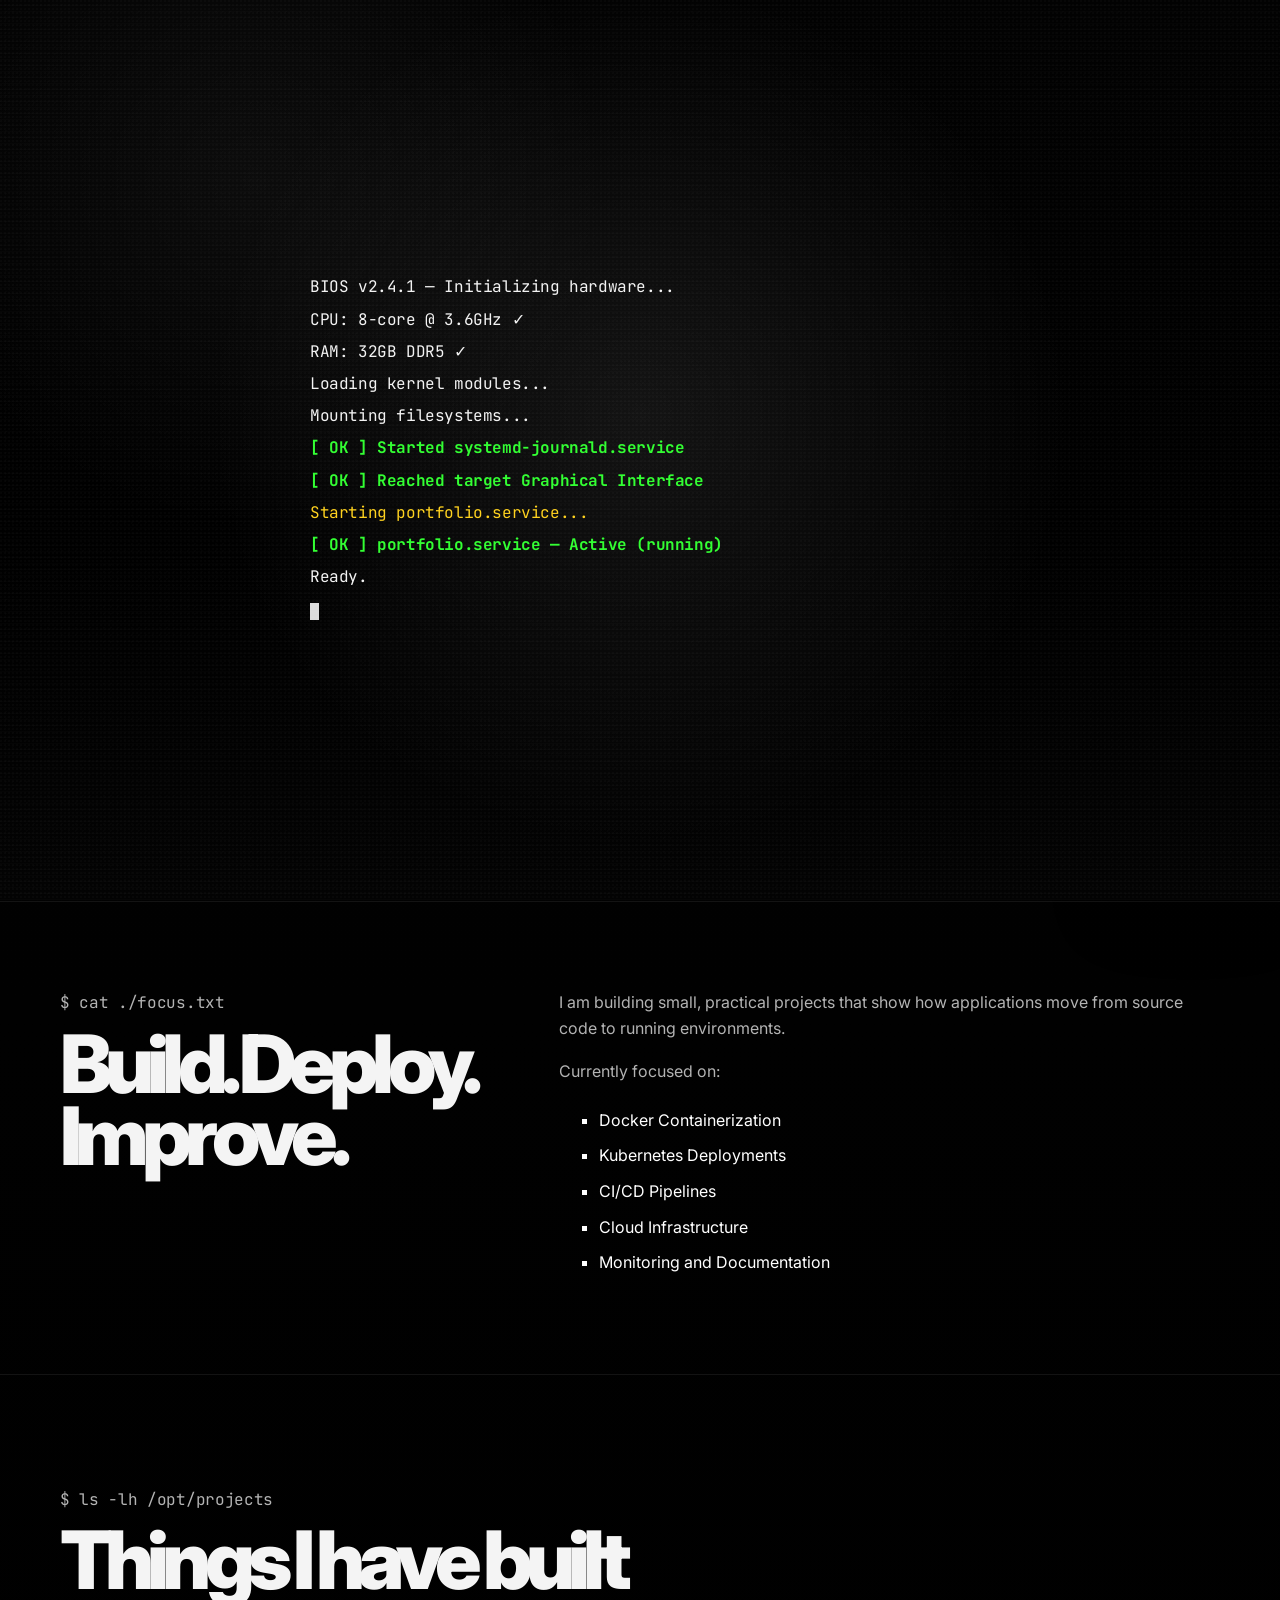
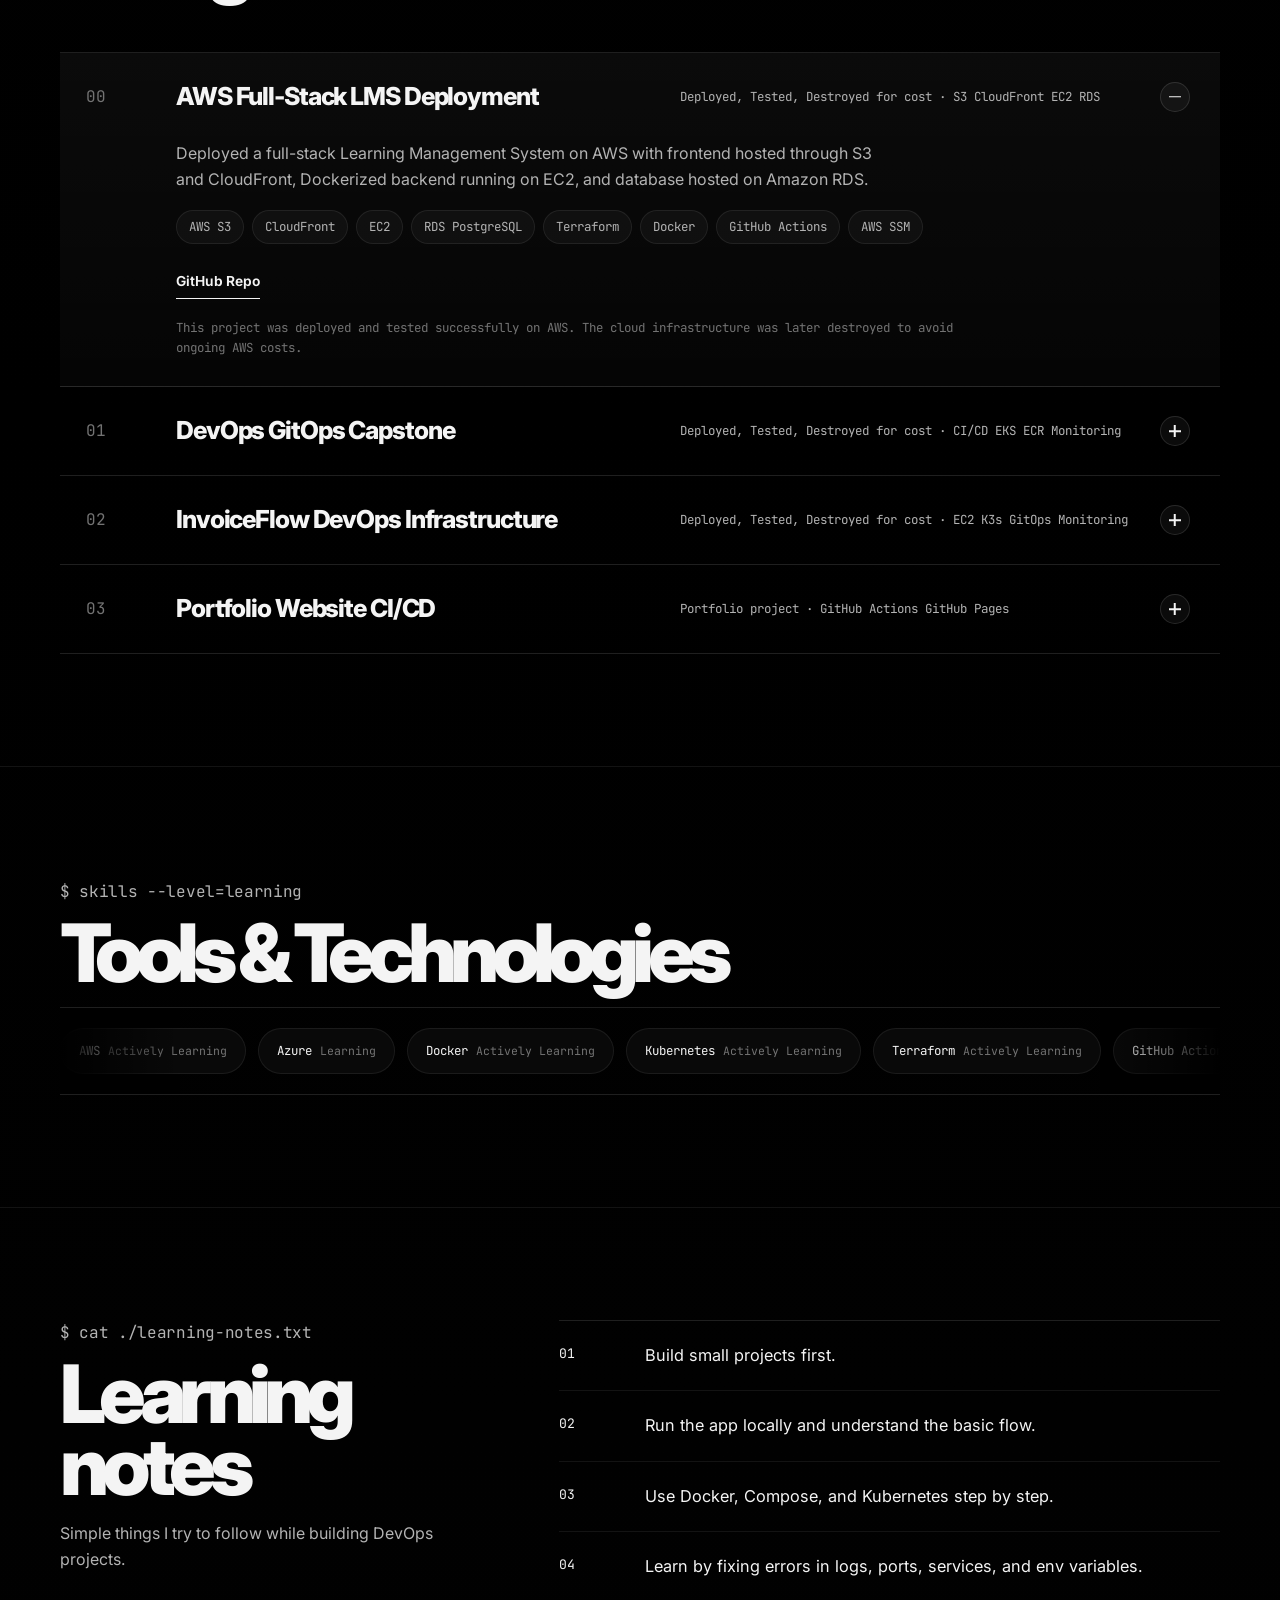
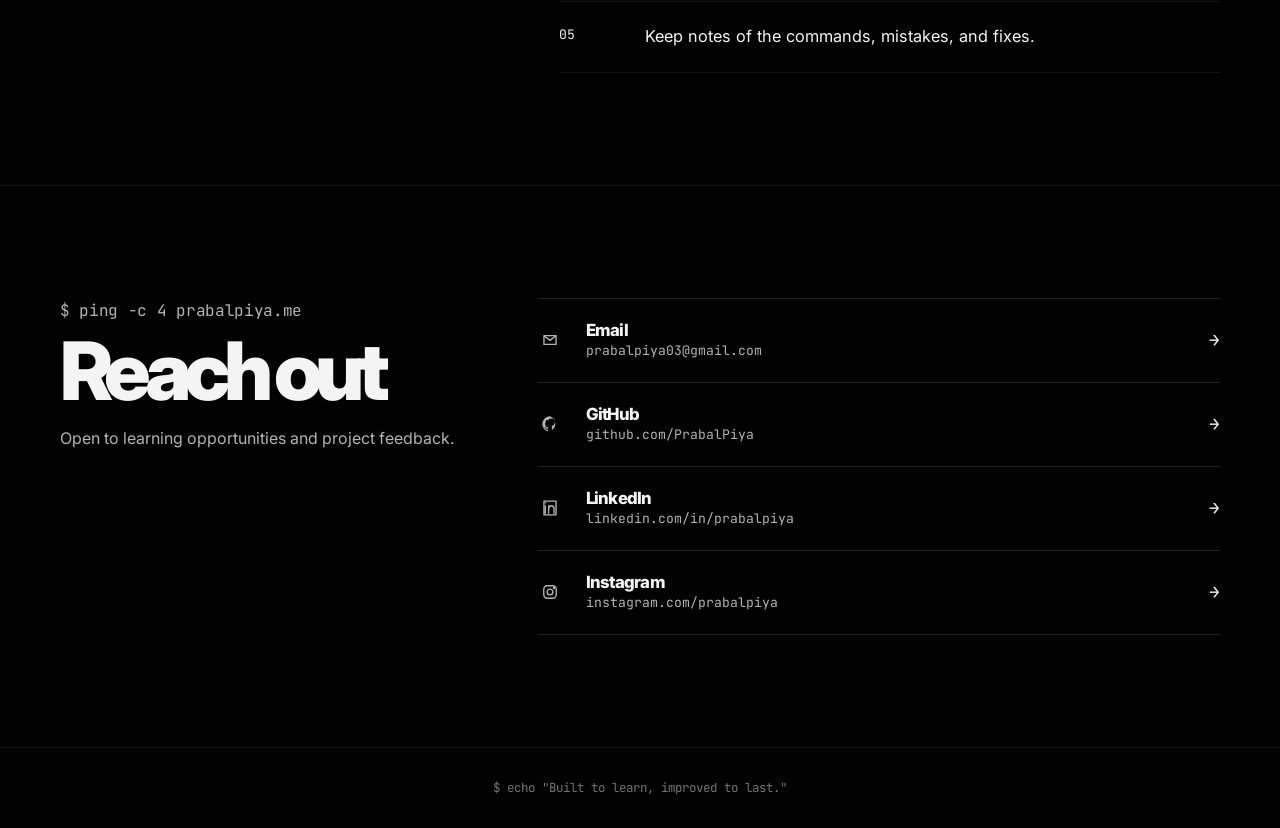
==== commit 9cea5cb3: "updated projects and resume" ====
--- a/index.html
+++ b/index.html
@@ -138,27 +138,35 @@
           <h2>Things I have built</h2>
         </div>
 
-        <div class="project-list reveal">
-          <details class="project-row tilt-card" open>
+          <div class="project-list reveal">
+            <details class="project-row tilt-card" open>
             <summary>
               <span class="project-number">00</span>
-              <span class="project-name">AWS EKS Three-Tier App</span>
-              <span class="project-meta">Deployed, Tested, Destroyed for cost · EKS Terraform RDS</span>
+              <span class="project-name">AWS Full-Stack LMS Deployment</span>
+              <span class="project-meta">Deployed, Tested, Destroyed for cost · S3 CloudFront EC2 RDS</span>
               <span class="project-plus" aria-hidden="true"></span>
             </summary>
+
             <div class="project-content">
               <p>
-                Containerized frontend and backend deployed on AWS EKS with Aurora MySQL, Terraform, ECR,
-                and Kubernetes manifests.
-              </p>
+                Deployed a full-stack Learning Management System on AWS with frontend
+                hosted through S3 and CloudFront, Dockerized backend running on EC2,
+                and database hosted on Amazon RDS.
+              </p>
+
               <div class="project-tags">
-                <span>EKS</span><span>RDS Aurora</span><span>Terraform</span><span>ECR</span><span>Kubernetes</span><span>Azure DevOps</span>
-              </div>
+                <span>AWS S3</span><span>CloudFront</span><span>EC2</span><span>RDS PostgreSQL</span><span>Terraform</span><span>Docker</span>  <span>GitHub Actions</span><span>AWS SSM</span>
+              </div>
+
               <div class="project-links">
-                <a href="https://github.com/PrabalPiya/book-review-app" target="_blank" rel="noreferrer">GitHub Repo</a>
-              </div>
+                <a href="https://github.com/PrabalPiya/lms-fullstack-devops-infrastructure" target="_blank" rel="noreferrer">
+                  GitHub Repo
+                </a>
+              </div>
+
               <p class="cost-note">
-                This project was deployed and tested successfully. The cloud environment was later destroyed to avoid ongoing cloud costs.
+                This project was deployed and tested successfully on AWS. The cloud
+                infrastructure was later destroyed to avoid ongoing AWS costs.
               </p>
             </div>
           </details>
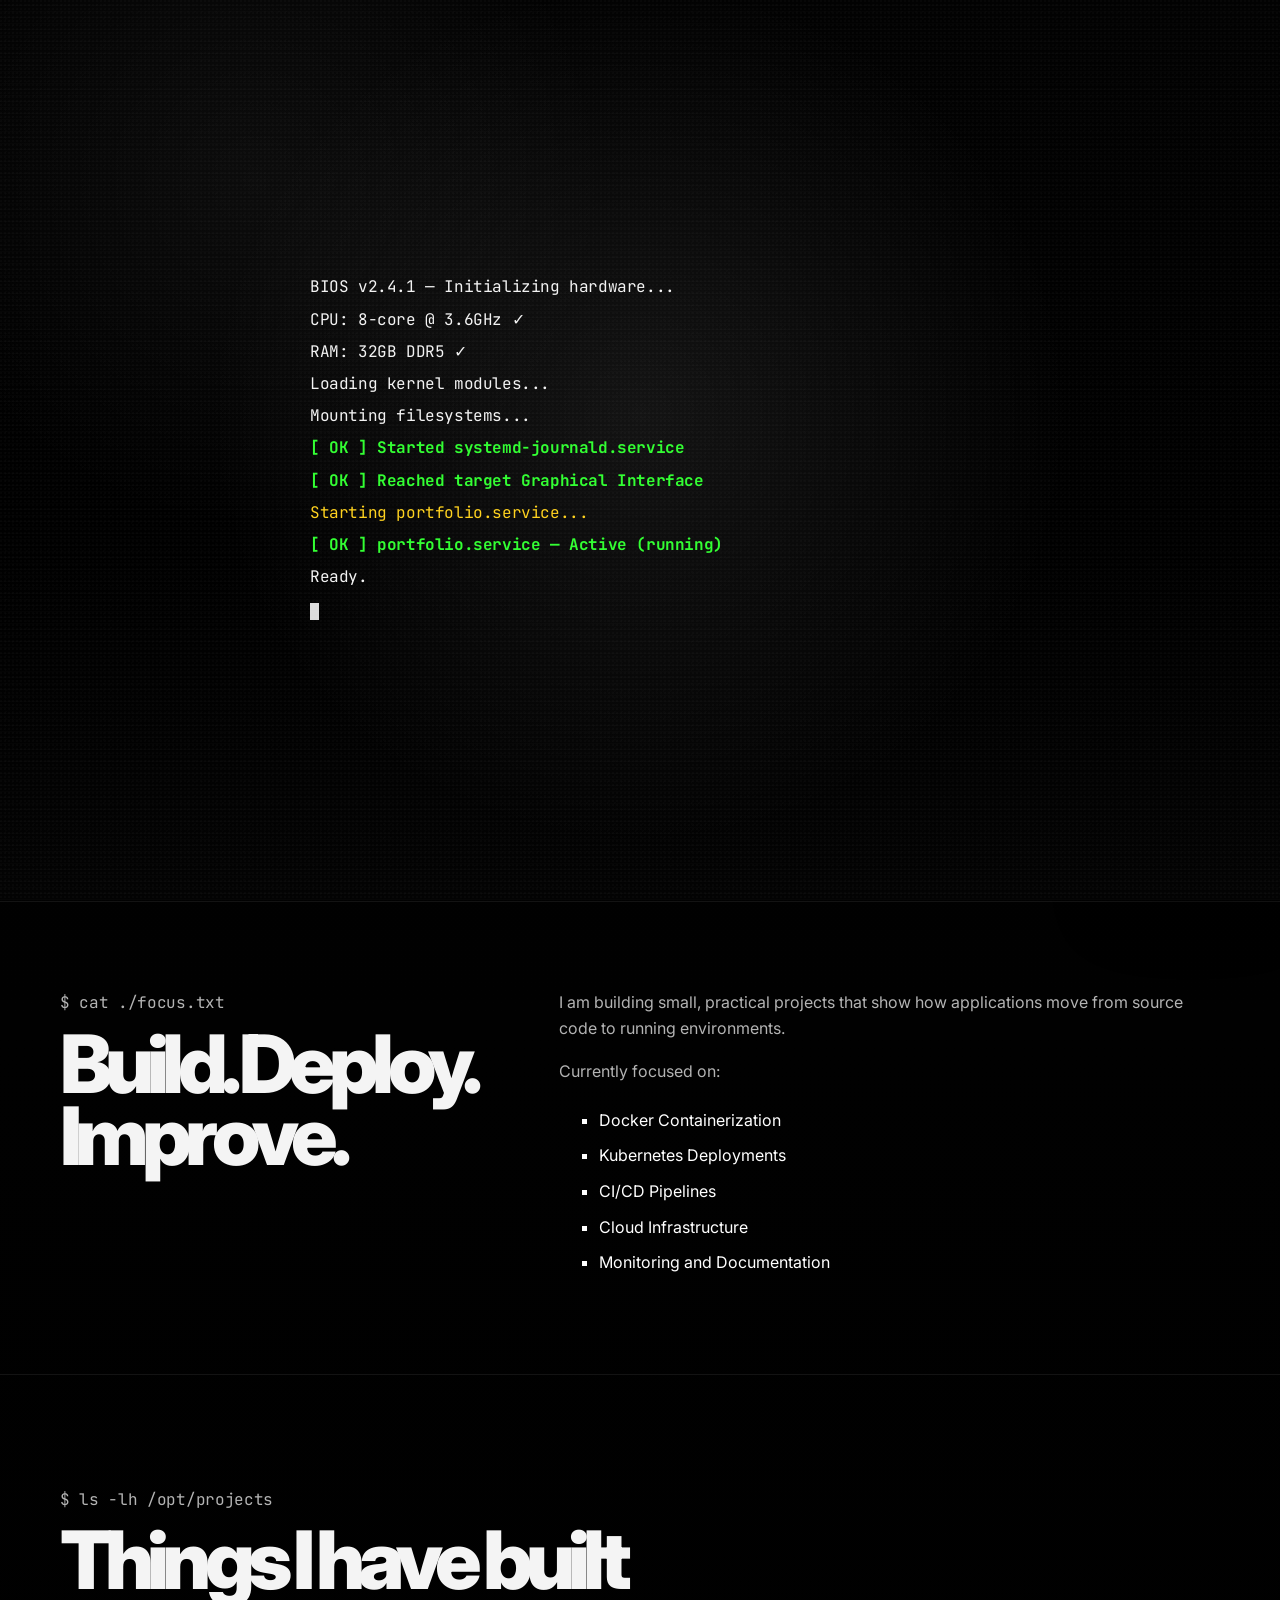
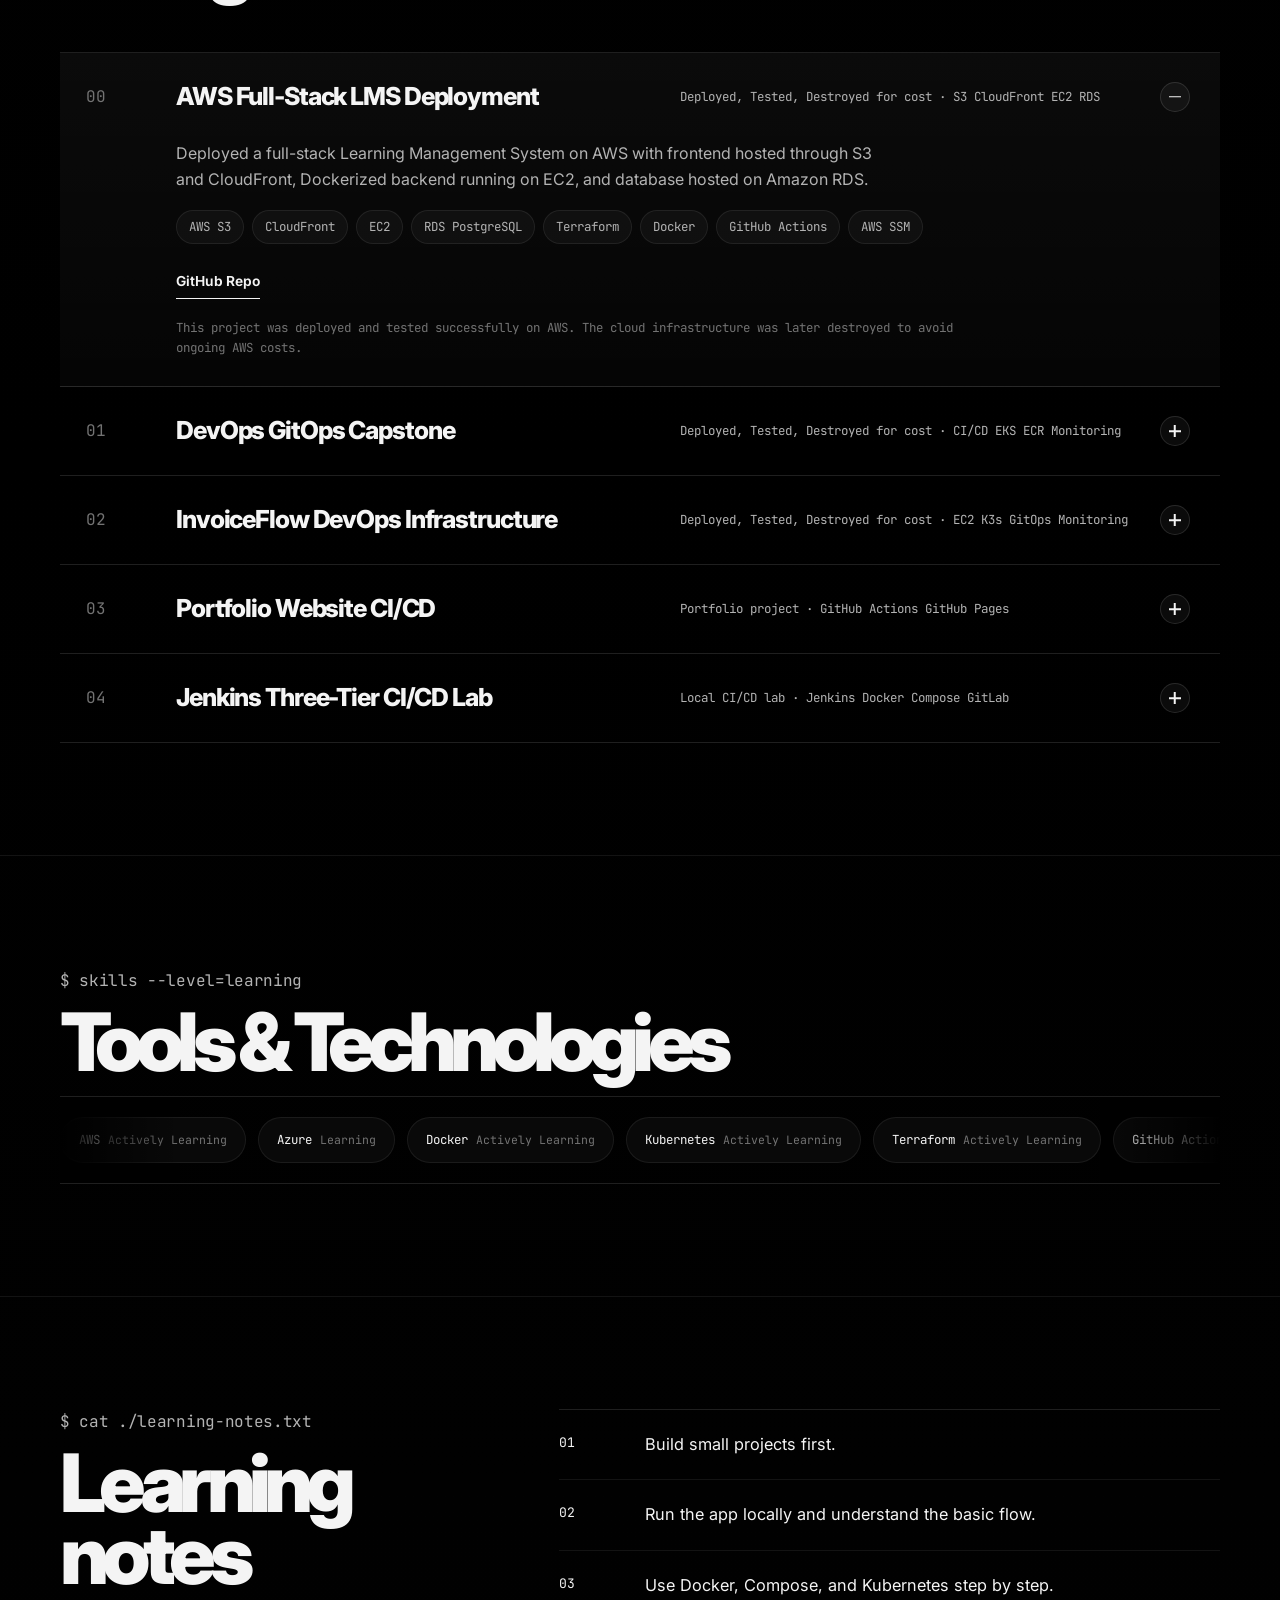
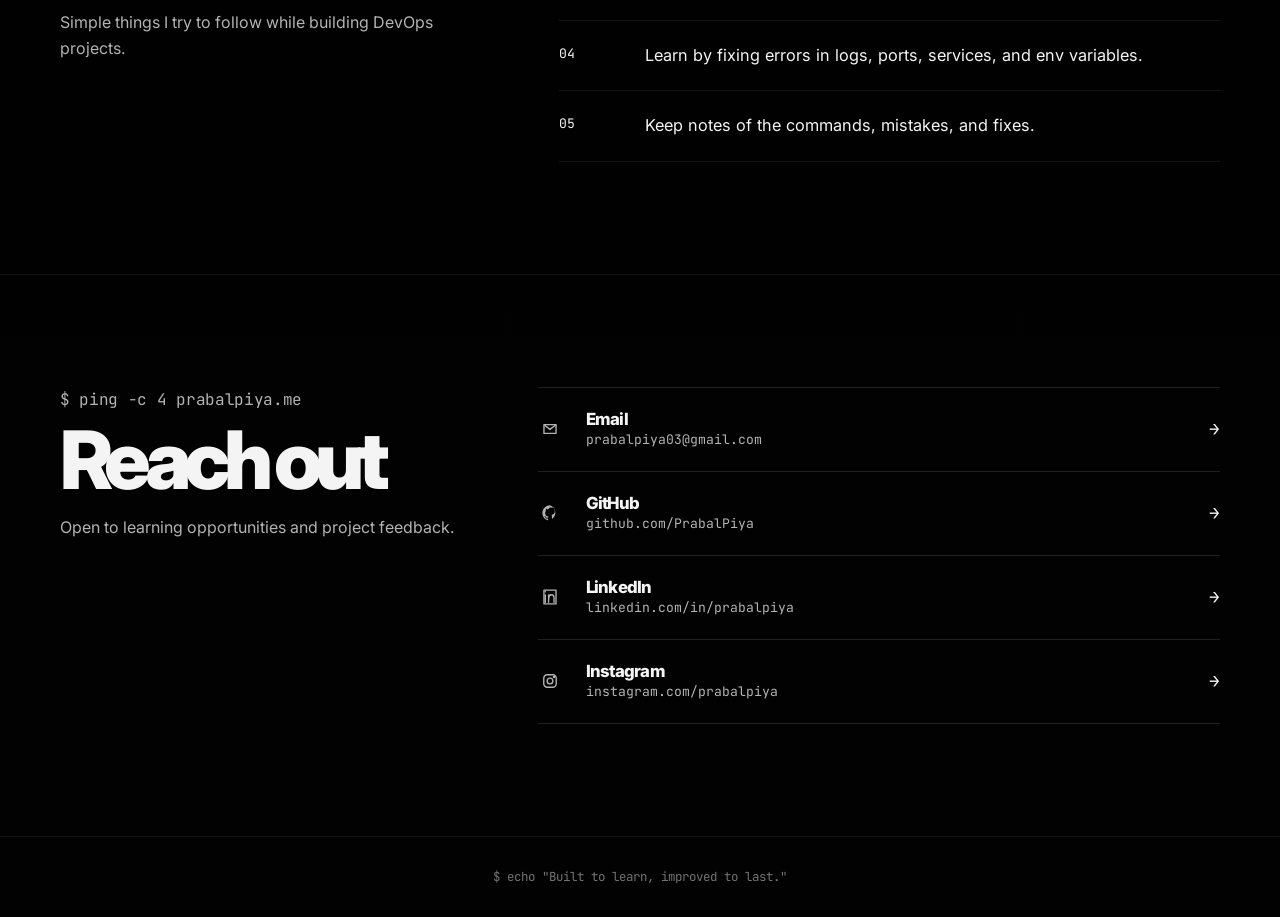
==== commit 61c9665d: "Updated files" ====
--- a/index.html
+++ b/index.html
@@ -155,7 +155,14 @@
               </p>
 
               <div class="project-tags">
-                <span>AWS S3</span><span>CloudFront</span><span>EC2</span><span>RDS PostgreSQL</span><span>Terraform</span><span>Docker</span>  <span>GitHub Actions</span><span>AWS SSM</span>
+                <span>AWS S3</span>
+                <span>CloudFront</span>
+                <span>EC2</span>
+                <span>RDS PostgreSQL</span>
+                <span>Terraform</span>
+                <span>Docker</span>
+                <span>GitHub Actions</span>
+                <span>AWS SSM</span>
               </div>
 
               <div class="project-links">
@@ -186,14 +193,23 @@
               </p>
 
               <div class="project-tags">
-                <span>AWS</span><span>Terraform</span><span>EKS</span><span>ECR</span><span>Docker</span><span>GitHub Actions</span><span>Helm</span><span>Argo CD</span><span>Grafana</span>
+                <span>AWS</span>
+                <span>Terraform</span>
+                <span>EKS</span>
+                <span>ECR</span>
+                <span>Docker</span>
+                <span>GitHub Actions</span>
+                <span>Helm</span>
+                <span>Argo CD</span>
+                <span>Grafana</span>
               </div>
 
               <div class="project-links">
                 <a href="https://github.com/PrabalPiya/simple-taskops-devops-capstone" target="_blank" rel="noreferrer">GitHub Repo</a>
               </div>
               <p class="cost-note">
-                This project was deployed and tested successfully. The cloud environment was later destroyed to avoid ongoing cloud costs.
+                This project was deployed and tested successfully. The cloud environment was later destroyed 
+                to avoid ongoing cloud costs.
               </p>
             </div>
           </details>
@@ -213,7 +229,16 @@
               </p>
 
               <div class="project-tags">
-                <span>AWS</span><span>EC2</span><span>Terraform</span><span>K3s</span><span>Docker</span><span>GitHub Actions</span><span>Helm</span><span>Argo CD</span><span>Prometheus</span><span>Grafana</span>
+                <span>AWS</span>
+                <span>EC2</span>
+                <span>Terraform</span>
+                <span>K3s</span>
+                <span>Docker</span>
+                <span>GitHub Actions</span>
+                <span>Helm</span>
+                <span>Argo CD</span>
+                <span>Prometheus</span>
+                <span>Grafana</span>
               </div>
 
               <div class="project-links">
@@ -221,7 +246,8 @@
               </div>
 
               <p class="cost-note">
-                This project was deployed and tested successfully. The cloud environment was later destroyed to avoid ongoing cloud costs.
+                This project was deployed and tested successfully. The cloud environment was later destroyed 
+                to avoid ongoing cloud costs.
               </p>
             </div>
           </details>
@@ -238,10 +264,44 @@
                 This portfolio is a static website deployed with a simple CI/CD workflow using GitHub Actions and GitHub Pages.
               </p>
               <div class="project-tags">
-                <span>HTML</span><span>CSS</span><span>JavaScript</span><span>GitHub Actions</span><span>GitHub Pages</span><span>Custom domain</span>
+                <span>HTML</span>
+                <span>CSS</span>
+                <span>JavaScript</span>
+                <span>GitHub Actions</span>
+                <span>GitHub Pages</span>
+                <span>Custom domain</span>
               </div>
               <div class="project-links">
                 <a href="https://github.com/PrabalPiya/porfolio-website-CI-CD.git" target="_blank" rel="noreferrer">GitHub Repo</a>
+              </div>
+            </div>
+          </details>
+
+          <details class="project-row tilt-card">
+            <summary>
+              <span class="project-number">04</span>
+              <span class="project-name">Jenkins Three-Tier CI/CD Lab</span>
+              <span class="project-meta">
+                Local CI/CD lab · Jenkins Docker Compose GitLab
+              </span>
+              <span class="project-plus" aria-hidden="true"></span>
+            </summary>
+            <div class="project-content">
+              <p>
+                Built a three-tier application where Jenkins checks out the code, builds the Docker 
+                images, and deploys the complete application using Docker Compose.
+              </p>
+              <div class="project-tags">
+                <span>Jenkins</span>
+                <span>Docker Compose</span>
+                <span>GitLab</span>
+                <span>React</span>
+                <span>Express</span>
+                <span>PostgreSQL</span>
+                <span>Nginx</span>
+              </div>
+              <div class="project-links">
+                <a href="https://github.com/PrabalPiya/jenkins-three-tier-lab" target="_blank" rel="noreferrer"> GitHub Repo </a>
               </div>
             </div>
           </details>
@@ -265,10 +325,13 @@
             <span>Kubernetes <small>Actively Learning</small></span>
             <span>Terraform <small>Actively Learning</small></span>
             <span>GitHub Actions <small>Actively Learning</small></span>
+            <span>GitLab <small>Actively Learning</small></span>
+            <span>Jenkins <small>Actively Learning</small></span>
             <span>Azure DevOps <small>Learning</small></span>
             <span>Ansible <small>Actively Learning</small></span>
-            <span>Bash Scripting <small>Basics</small></span>
-            <span>Linux <small>Basics</small></span>
+            <span>Bash Scripting <small>Actively Learning</small></span>
+            <span>Python <small>Actively Learning</small></span>
+            <span>Linux <small>Actively Learning</small></span>
             <span>Argo CD <small>Actively Learning</small></span>
             <span>Prometheus <small>Actively Learning</small></span>
             <span>Grafana <small>Actively Learning</small></span>
@@ -278,10 +341,13 @@
             <span>Kubernetes <small>Actively Learning</small></span>
             <span>Terraform <small>Actively Learning</small></span>
             <span>GitHub Actions <small>Actively Learning</small></span>
+            <span>GitLab <small>Actively Learning</small></span>
+            <span>Jenkins <small>Actively Learning</small></span>
             <span>Azure DevOps <small>Learning</small></span>
             <span>Ansible <small>Actively Learning</small></span>
-            <span>Bash Scripting <small>Basics</small></span>
-            <span>Linux <small>Basics</small></span>
+            <span>Bash Scripting <small>Actively Learning</small></span>
+            <span>Python <small>Actively Learning</small></span>
+            <span>Linux <small>Actively Learning</small></span>
             <span>Argo CD <small>Actively Learning</small></span>
             <span>Prometheus <small>Actively Learning</small></span>
             <span>Grafana <small>Actively Learning</small></span>
@@ -383,8 +449,6 @@
       </div>
     </section>
   </main>
-
-
 
   <section class="terminal-portfolio" data-terminal-portfolio aria-hidden="true" aria-label="Interactive Linux terminal portfolio view">
     <div class="terminal-shell" role="dialog" aria-modal="true" aria-labelledby="terminal-title">
